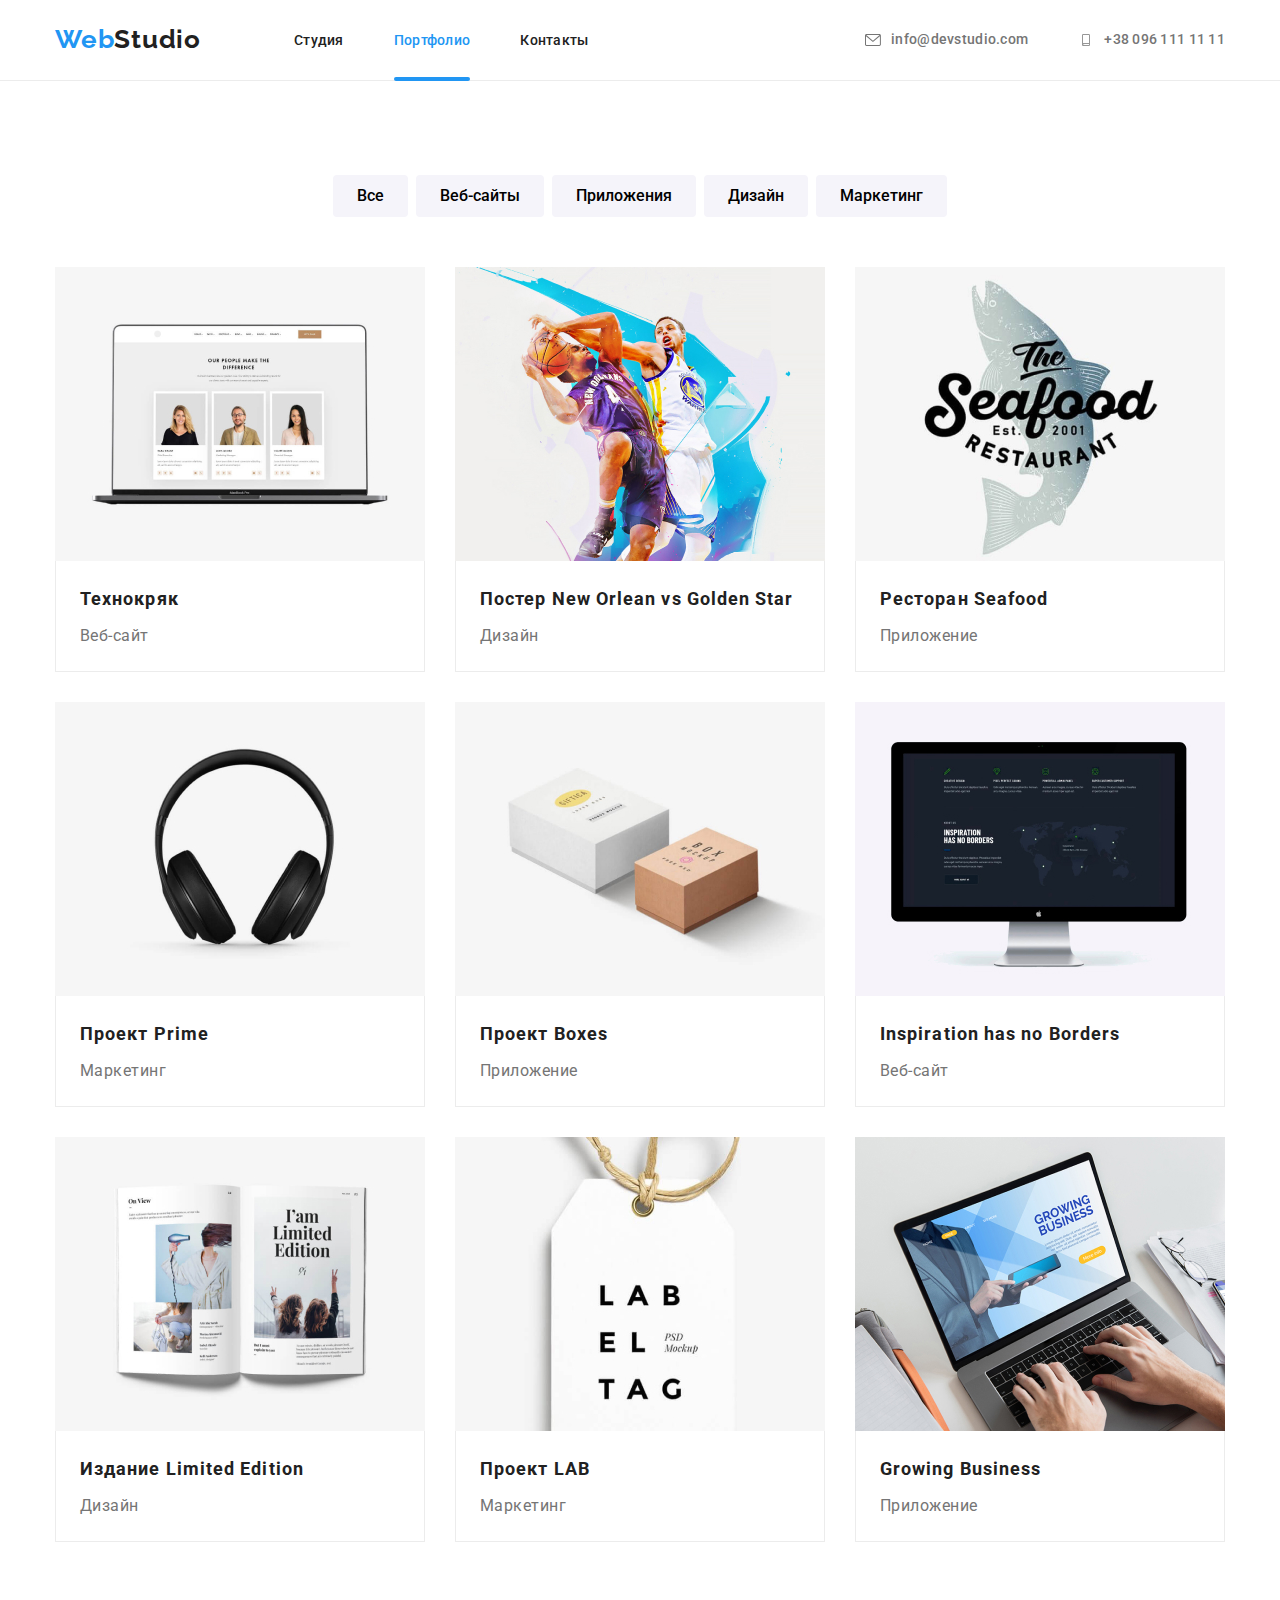
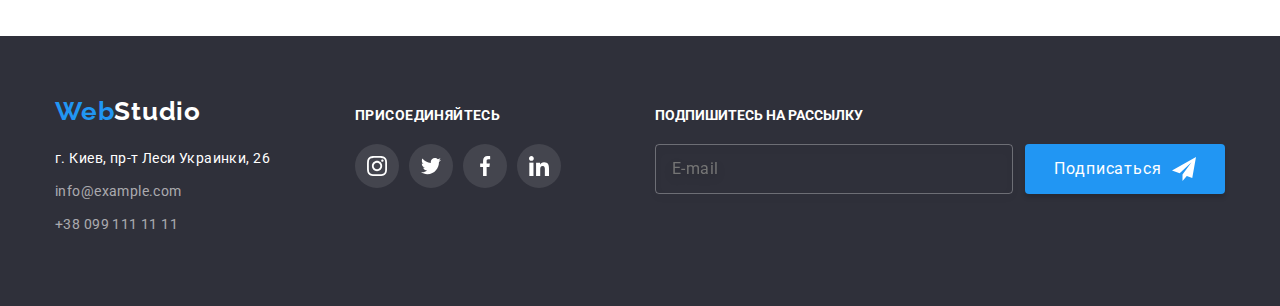
==== portfolio.html @ 8d08a114 "h7" ====
<!DOCTYPE html>
<html lang="ru">
<head>
    <meta charset="UTF-8">
    <meta http-equiv="X-UA-Compatible" content="IE=edge">
    <meta name="viewport" content="width=device-width, initial-scale=1.0">
    <title lang="ru">Portfolio</title>
    <link rel="preconnect" href="https://fonts.gstatic.com">
    <link href="https://fonts.googleapis.com/css2?family=Raleway:wght@700&family=Roboto:wght@400;500;700;900&display=swap" rel="stylesheet">
    <link rel="stylesheet" href="https://cdnjs.cloudflare.com/ajax/libs/modern-normalize/1.0.0/modern-normalize.min.css">
    <link rel="stylesheet" href="./CSS/style.css">
</head>
<body>
  <header class="header">
    <div class="container">
    <nav class="navigation">
        <a class="logotype" href="index.html">Web<span class="logo-span">Studio</span></a>
        <ul class="navigation-list main-list">
           <li class="navigation-list-item"><a class="navigation-list-link link-dark" href="index.html">Студия</a></li>
           <li class="navigation-list-item"><a class="navigation-list-link current" href="portfolio.html">Портфолио</a></li>
           <li class="navigation-list-item"><a class="navigation-list-link link-dark" href="#">Контакты</a></li>
       </ul>
    </nav>
    <ul class="list menu contact-link  main-list">
       <li class="header-contact">
         <a class="header-contact-link" href="mailto:info@devstudio.com">
           <svg class="mail-icon">
             <use href="./Images/svg/sprite.svg#icon-envelope"></use>
           </svg>
           info@devstudio.com</a>
        </li>
       <li class="header-contact">
         <a class="header-contact-link" href="tel:+380961111111">
          <svg class="mail-icon">
            <use href="./Images/svg/sprite.svg#icon-smartphone"></use>
          </svg>
           +38 096 111 11 11</a>
          </li>
    </ul>
   </div>
</header>

    <main>
        <!--Портфолио-->
       <section class="portfolio">
           <div class="container-portfolio">
           <h1 class="title">Портфолио</h1>
           <ul class="portfolio-button">
               <li class="portfolio-button-list"><button class="portfolio-button-item" type="button">Все</button></li>
               <li class="portfolio-button-list"><button class="portfolio-button-item" type="button">Веб-сайты</button></li>
               <li class="portfolio-button-list"><button class="portfolio-button-item" type="button">Приложения</button></li>
               <li class="portfolio-button-list"><button class="portfolio-button-item" type="button">Дизайн</button></li>
               <li class="portfolio-button-list"><button class="portfolio-button-item" type="button">Маркетинг</button></li>
          </ul>
        
           <ul class="portfolio-list grid">
               <li class="grid-item portfolio-img">              
                <a class="link-card" href="#">              
                    <div class="card-thumb project-thumb">
                   <img src="./Images/Portfolio/Web/img-1.jpg" alt="веб-сайт" width="370" height="295">
                  <div class="project-overlay">
                    <p>Технокряк это современная площадка распространения коронавируса. Компании используют эту платформу для цифрового шпионажа и атак на защищённые сервера конкурентов.
                    </p>
                  </div>
                  </div>
                   <div class="description">
                   <h2 class="porfolio-name">Технокряк</h2>
                   <p class="portfolio-description">Веб-сайт</p>
                </div>
            
              </a>
                </li>
                <li class="grid-item portfolio-img">         
                 <a class="link-card" href="#">
                   
                     <div class="card-thumb project-thumb">
                    <img src="./Images/Portfolio/Web/img-2.jpg" alt="Дизайн" width="370" height="295">
                   <div class="project-overlay">
                     <p>Технокряк это современная площадка распространения коронавируса. Компании используют эту платформу для цифрового шпионажа и атак на защищённые сервера конкурентов.
                     </p>
                   </div>
                   </div>
                    <div class="description">
                    <h2 class="porfolio-name">Постер New Orlean vs Golden Star</h2>
                    <p class="portfolio-description">Дизайн
                    </p>
                 </div>            
               </a>
                 </li>
                 <li class="grid-item portfolio-img">
                 <a class="link-card" href="#">      
                     <div class="card-thumb project-thumb">
                    <img src="./Images/Portfolio/Web/img-3.jpg" alt="Приложение" width="370" height="295">
                   <div class="project-overlay">
                     <p>Технокряк это современная площадка распространения коронавируса. Компании используют эту платформу для цифрового шпионажа и атак на защищённые сервера конкурентов.
                     </p>
                   </div>
                   </div>
                    <div class="description">
                    <h2 class="porfolio-name">Ресторан Seafood</h2>
                    <p class="portfolio-description">Приложение</p>
                 </div>
               </a>
                 </li>
                 <li class="grid-item portfolio-img">
                 <a class="link-card" href="#">
                     <div class="card-thumb project-thumb">
                    <img src="./Images/Portfolio/Web/img-4.jpg" alt="Маркетинг" width="370" height="295">
                   <div class="project-overlay">
                     <p>Технокряк это современная площадка распространения коронавируса. Компании используют эту платформу для цифрового шпионажа и атак на защищённые сервера конкурентов.
                     </p>
                   </div>
                   </div>
                    <div class="description">
                    <h2 class="porfolio-name">Проект Prime</h2>
                    <p class="portfolio-description">Маркетинг</p>
                 </div>          
               </a>
                 </li>
                 <li class="grid-item portfolio-img">
                 
                 <a class="link-card" href="#">
                  
                     <div class="card-thumb project-thumb">
                    <img src="./Images/Portfolio/Web/img-5.jpg" alt="Приложение" width="370" height="295">
                   <div class="project-overlay">
                     <p>Технокряк это современная площадка распространения коронавируса. Компании используют эту платформу для цифрового шпионажа и атак на защищённые сервера конкурентов.
                     </p>
                   </div>
                   </div>
                    <div class="description">
                    <h2 class="porfolio-name">Проект Boxes</h2>
                    <p class="portfolio-description">Приложение</p>
                 </div>
              
               </a>
            
                 </li>
                 <li class="grid-item portfolio-img">
                
                 <a class="link-card" href="#">
                  
                     <div class="card-thumb project-thumb">
                    <img src="./Images/Portfolio/Web/img-6.jpg" alt="Веб-сайт" width="370" height="295">
                   <div class="project-overlay">
                     <p>Технокряк это современная площадка распространения коронавируса. Компании используют эту платформу для цифрового шпионажа и атак на защищённые сервера конкурентов.
                     </p>
                   </div>
                   </div>
                    <div class="description">
                    <h2 class="porfolio-name">Inspiration has no Borders</h2>
                    <p class="portfolio-description">Веб-сайт</p>
                 </div>
               
               </a>
             
                 </li>
                 <li class="grid-item portfolio-img">
                 
                 <a class="link-card" href="#">
                  
                     <div class="card-thumb project-thumb">
                    <img src="./Images/Portfolio/Web/img-7.jpg" alt="Дизайн" width="370" height="295">
                   <div class="project-overlay">
                     <p>Технокряк это современная площадка распространения коронавируса. Компании используют эту платформу для цифрового шпионажа и атак на защищённые сервера конкурентов.
                     </p>
                   </div>
                   </div>
                    <div class="description">
                    <h2 class="porfolio-name">Издание Limited Edition</h2>
                    <p class="portfolio-description">Дизайн</p>
                 </div>
            
               </a>
          
                 </li>
                 <li class="grid-item portfolio-img">
                  
                 <a class="link-card" href="#">
                  
                     <div class="card-thumb project-thumb">
                    <img src="./Images/Portfolio/Web/img-8.jpg" alt="Маркетинг" width="370" height="295">
                   <div class="project-overlay">
                     <p>Технокряк это современная площадка распространения коронавируса. Компании используют эту платформу для цифрового шпионажа и атак на защищённые сервера конкурентов.
                     </p>
                   </div>
                   </div>
                    <div class="description">
                    <h2 class="porfolio-name">Проект LAB</h2>
                    <p class="portfolio-description">Маркетинг</p>
                 </div>
            
               </a>
             
                 </li>
                 <li class="grid-item portfolio-img">
                 
                 <a class="link-card" href="#">
                 
                     <div class="card-thumb project-thumb">
                    <img src="./Images/Portfolio/Web/img-9.jpg" alt="Приложение" width="370" height="295">
                   <div class="project-overlay">
                     <p>Технокряк это современная площадка распространения коронавируса. Компании используют эту платформу для цифрового шпионажа и атак на защищённые сервера конкурентов.
                     </p>
                   </div>
                   </div>
                    <div class="description">
                    <h2 class="porfolio-name">Growing Business</h2>
                    <p class="portfolio-description">Приложение</p>
                 </div>
             
               </a>
             </div>
                 </li>
           </ul>
        
       </section>
    </main>
    <footer class="footer">
      <div class="container-footer">
        <div class="information">
      <a class="footer-logotype" href="./index.html">Web<span class="footer-logo-span">Studio</span></a>
        <address class="footer-addres">
            <ul class="footer-list">
          <li class="footer-list-item"><a class="footer-list-link-maps" href="https://goo.gl/maps/Lhu3DwiovZqrXFvk8" target="_blank" rel="noopener noreferrer">
              г. Киев, пр-т Леси Украинки, 26</a></li>
          <li class="footer-list-item"><a class="footer-list-link" href="mailto:info@devstudio.com">info@example.com</a></li>
          <li class="footer-list-item"><a class="footer-list-link" href="tel:+38096111111">+38 099 111 11 11</a></li>
            </ul>
          </address>
        </div>
        <div class="social-connect">
          <h2 class="footer-connect">присоединяйтесь</h2>
          <ul class="list social-icons">
          <li class="social-icons-item">
            <a href="" class="social-icons-link" target="_blank" rel="noopener noreferrer">
              <svg class="icon">
                <use href="./Images/svg/sprite.svg#icon-instagram"></use>
              </svg> 
            </a>
          </li>
          <li class="social-icons-item">
            <a href="" class="social-icons-link" target="_blank" rel="noopener noreferrer">
              <svg class="icon">
                <use href="./Images/svg/sprite.svg#icon-twitter"></use>
              </svg>
            </a>
          </li>
          <li class="social-icons-item">
            <a href="" class="social-icons-link" target="_blank" rel="noopener noreferrer">
              <svg class="icon">
                <use href="./Images/svg/sprite.svg#icon-facebook"></use>
              </svg>
            </a>
          </li>
          <li class="social-icons-item">
            <a href="" class="social-icons-link" target="_blank" rel="noopener noreferrer">
              <svg class="icon">
                <use href="./Images/svg/sprite.svg#icon-linkedin"></use>
              </svg>
            </a>
          </li>
        </ul>
        </div>
        <div class="subscription">
          <h2 class="connect">Подпишитесь на рассылку</h2>
          <form class="subs-form" autocomplete="off">
            <input type="email" name="email" class="email" placeholder="E-mail" />
            <button type="submit" class="submit">Подписаться</button>
          </form>
        </div>
      </div>
      </div>
  </footer>
</body>
</html>
---- CSS/style.css ----
/* ==================== GENERAL STYLE ====================== */

html {
    box-sizing: border-box;
  }
  
  *,
  *::before,
  *::after {
    box-sizing: inherit;
  }

h1,
h2,
h3,
h4,
h5,
h6,
p {
  margin-top: 0px;
  margin-bottom: 0px;
}
.body {
    font-family: "Roboto", sans-serif;
    font-size: 14px;
    line-height: 1.71;
    letter-spacing: 0.03em;
}

ul {
    padding: 0px;
    margin: 0px;
}

img {
    display: block;
    max-width: 100%;
    height: auto;
}

.link {
    text-decoration: none;
    color: inherit;
    transition: var(--animation);
}

.list {
    text-decoration: none;
    margin-bottom: 0;
    padding-left: 0;
    list-style: none;
}

.flexbox {
    display: flex;
    justify-content: space-between;
}

.container {
  width: 1200px;
  padding-left: 15px;
  padding-right: 15px;
  margin: auto;
}

.grid {
    display: flex;
    flex-wrap: wrap;
    margin-left: -30px;
    margin-top: -30px;
}
  
  .grid-item {
  flex-basis: calc((100% - 30px * var(--grid-item)) / var(--grid-item));
  margin-left: 30px;
  margin-top: 30px;
  }

.priorities-list-item {
    --grid-item: 4;
} 
/* ============== END GENERAL STYLE ====================== */

/* =================== VARIABLE ========================== */

:root {
    --text-font: "Roboto", sans-serif;
    --title-font: "Roboto", sans-serif;
    --logo-font: "Raleway", sans-serif;
    --accent-color: #2196F3;
    --primary-white-color: #F5F4FA;
    --light-text-color: #FFFFFF;
    --dark-bg-color: #2F303A;
    --light-bg-color: #ECECEC;
    --text-color: #212121;
    --team-section-color: #F5F4FA;
    --filter-button-color:#F5F4FA;
    --animation: 250ms cubic-bezier(0.4, 0, 0.2, 1);
    --main-text-color: #757575;
}

/* ================ END VARIABLE ========================= */

/* ===================== BODY ============================ */

body {
    margin-left: auto;
    margin-right: auto;
    font-family: var(--text-font);
    color: #757575;
    } 

/* ===================== END BODY ========================== */

/* ====================== HEADER =========================== */

header {
    border-bottom: solid 1px #ECECEC;
}

.header .container {
    display: flex;
    width: 1200px;
    height: 80px;  
    padding-left: 15px;
    padding-right: 15px;  
} 

.navigation {
    display: flex;
    align-items: center;
    margin-right: auto;
} 

.logotype {
    font-family: var(--logo-font);
    font-weight: 700;
    font-size: 26px;
    line-height: 1.2;
    letter-spacing: 0.03em;
    color: #2196F3;
    text-decoration: none;
    margin-right: 93px;
    padding-top: 24px;
    padding-bottom: 25px
    }

.logo-span {
    color: #212121;
    }

.navigation-list,
.contact-link {
    display: flex;
} 

.navigation-list-item {
    display: block;
    margin-right: 50px;
    text-decoration: none;
    transition: var(--animation);
}

.navigation-list-item:last-child {
    margin-right: 0px;
}

.navigation-list-link {
    padding-top: 32px;
    padding-bottom: 32px;
    font-weight: 500;
    font-size: 14px;
    line-height: 1.14;
    letter-spacing: 0.02em;
    color: #212121;
    text-decoration: none;
    transition: var(--animation);
}

.main-list .link{
    transition: var(--animation);
}

.header-contact {
    transition: var(--animation);
}

.current{
position: relative;
}

.link-dark {
    position: relative; 
}

.current {
    color:var(--accent-color); 
}
  
.current::after{
    position: absolute;
    content: '';
    display: block;
    height: 4px;
    width: 100%;
    border-radius: 2px;
    bottom: -1px;
    background-color: var(--accent-color);
} 

.navigation-list-link:hover,
.navigation-list-link:focus {
    color: var(--accent-color);
    transition: var(--animation);
    }

.header-contact-link {
    display: flex;
    align-items: center;
    font-weight: 500;
    font-size: 14px;
    line-height: 1.14px;
    letter-spacing: 0.02em;
    color: #757575;
    text-decoration: none;
    }

 .contact-link {
    list-style: none;
    align-items: center;
    margin-left: auto;
}

.header-contact:not(:last-child) {
    margin-right: 50px;
}

.header-contact-link:hover,
.header-contact-link:focus {
    color: var(--accent-color);
    transition: var(--animation);
    }

/* ---------------------- mail-icon --------------------- */

.mail-icon {
    width: 16px; 
    height: 12px;
    margin-right: 10px;
    fill: currentColor;
}

/* -------------------- end mail-icon ------------------- */

/* ===================== END HEADER ===================== */

/* ======================== TITLE ======================= */

.title {
    font-family: var(--title-font);
    font-weight: bold;
    font-size: 36px;
    line-height: 1.16;
    text-align: center;
    letter-spacing: 0.03em;
    color: var(--text-color);
}

/* ===================== END TITLE ======================= */

/* ======================== HERO ========================= */

.hero {
    max-width: 1600px;
    height: 600px;
    padding-top: 200px;
    padding-bottom: 200px;
    margin-left: auto;
    margin-right: auto;
    background: #2F303A;
    text-align: center;
    background-size: cover;
    background-image:  linear-gradient(to right, rgba(47, 48, 58, .4),rgba(47, 48, 58, .4)), url(../Images/images-style/Img-1.jpg);
    background-color: #C4C4C4;
    background-repeat: no-repeat;
  background-position: center;
}

.container-hero {
    width: 1200px;
    padding-right: 15px;
    padding-left: 15px;
    margin-right: auto;
    margin-left: auto;
}

.hero-title {
    align-items: center;
    justify-content: center;
    font-family: var(--title-font);
    font-weight: 900;
    font-size: 44px;
    line-height: 1.36;
    letter-spacing: 0.06em;
    text-transform: uppercase;
    color: var(--light-text-color);
    margin-bottom: 30px;
    }
 
.button {
    font-family: var(--text-font);
    background-color: var(--accent-color);
    color: var(--light-text-color);
    border-radius: 4px;
    font-weight: 700;
    font-size: 16px;
    line-height: 1.87;
    display: flex;
    align-items: center;
    text-align: center;
    letter-spacing: 0.06em;
    min-width: 200px;
    padding: 10px 32px;
    margin-top: 30px;
    margin-left: auto;
    margin-right: auto;
    cursor: pointer;
    transition: background-color var(--animation);
}

.button:hover,
.button:focus {
    color: white;
    background-color: #188CE8;
}

/* ======================= END HERO ====================== */

/* ====================== PRIORITIES ===================== */ 

.priorities {
    padding-top: 94px;
    padding-bottom: 94px;
    margin-left: auto;
    margin-right: auto;
}

.container-priorities {
    width: 1200px;
    padding-right: 15px;
    padding-left: 15px;
    margin-right: auto;
    margin-left: auto;
}

.container-priorities .title {
    display: none;
}

.priorities-list {
   list-style: none;
   display: flex;
   justify-content: space-between   
}

.priorities-list-title {
    font-family: var(--title-font);
    font-weight: bold;
    font-size: 14px;
    line-height: 1.14;
    letter-spacing: 0.03em;
    text-transform: uppercase;
    color:  #212121;
}

.priorities-list-subtitle {
    font-family: var(--text-font);
    font-weight: normal;
    font-size: 14px;
    line-height: 1.71;
    letter-spacing: 0.03em;
    color: #757575;
    height: 75px;
    width: 270px;
    margin-top: 10px;
}

/* ----------------------- icons -----------------------*/

.details::before{
    display: inline-flex;
    content:"";
    width: 270px;
    height: 120px;
    margin-bottom: 30px;
    background-image: url(../Images/svg/details.svg);
    background-repeat: no-repeat;
    background-position: center;
    border-color: var(--filter-button-color);
    background-color: var(--filter-button-color);
    border-radius: 4px;
  }
  
  .time::before{
    display: inline-flex;
    content:"";
    width: 270px;
    height: 120px;
    margin-bottom: 30px;
    background-image: url(../Images/svg/time.svg);
    background-repeat: no-repeat;
    background-position: center;
    border-color: var(--filter-button-color);
    background-color: var(--filter-button-color);
    border-radius: 4px;
  }
  
  .plan::before{
    display: inline-flex;
    content:"";
    width: 270px;
    height: 120px;
    margin-bottom: 30px;
    background-image: url(../Images/svg/plan.svg);
    background-repeat: no-repeat;
    background-position: center;
    border-color: var(--filter-button-color);
    background-color: var(--filter-button-color);
    border-radius: 4px;
  }
  
  .techno::before{
    display: inline-flex;
    content:"";
    width: 270px;
    height: 120px;
    margin-bottom: 30px;
    background-image: url(../Images/svg/techno.svg);
    background-repeat: no-repeat;
    background-position: center;
    border-color: var(--filter-button-color);
    background-color: var(--filter-button-color);
    border-radius: 4px;
  }

/* ---------------------end icons ----------------------*/

/* =================== END PRIORITIES ================= */ 

/* ========================= ABOUT ==================== */ 
.about {
    padding-bottom: 94px;
    margin-right: auto;
    margin-left: auto;
}


.container-about {
    width: 1200px;
    padding-right: 15px;
    padding-left: 15px;
    margin-right: auto;
    margin-left: auto;
}

.title{
    text-align: center;
    margin-bottom: 50px;
 
}

.gridlist {
    list-style: none;
    display: flex;
    margin-left: -30px;
    margin-top: -30px;
  
}

.gallery-item {
    --grid-item: 3;
}

.service-thumb-text{
    margin-bottom: 0;
    font-weight: 700;
    font-size: 14px;
    line-height: 1.14;
    text-align: center;
    text-transform: uppercase;
    color: var(--light-text-color);
  }
  
  .service-thumb{
    position: relative;
  }
  
  .service-thumb-info{
    display: flex;
    justify-content: center;
    align-items: center;
    position: absolute;
    bottom: 0;
    width: 100%;
    height: 70px;
    background-color: rgba(47,48,58,0.8);
  }

/* =================== END ABOUT ========================= */ 

/* ======================= TEAM ========================== */

.team {
    padding-top: 94px;
    padding-bottom: 94px;
    margin-right: auto;
    margin-left: auto;
    background-color: var(--team-section-color);
}

.container-block {
    width: 1200px;
    padding-left: 15px;
    padding-right: 15px;
    margin-right: auto;
    margin-left: auto;
}

.team-list-item {
    --grid-item: 4;
    list-style: none;
    background: var(--light-text-color);
    box-shadow: 0px 1px 3px rgb(0 0 0 / 12%), 0px 1px 1px rgb(0 0 0 / 14%), 0px 2px 1px rgb(0 0 0 / 20%);
    border-radius: 0px 0px 4px 4px;
}
.team .team-text {
    padding-top: 30px;
    padding-bottom: 30px;
    text-align: center;  
}

.item-name {
    font-family: var(--title-font);
    font-style: normal;
    font-weight: 500;
    font-size: 16px;
    line-height: 1,18;
    margin-bottom: 10px;
    text-align: center;
    color: #212121
}

.item-description {
    font-family: var(--title-font);
    font-style: normal;
    font-weight: normal;
    font-size: 16px;
    line-height: 1,18;
    margin-bottom: 16px;
    text-align: center;
    letter-spacing: 0.03em;
    color: #757575;
}

.social-icons {
    display: inline-flex;
    justify-content: space-between;
    margin-left: 32px;
}

.social-icons-item + .social-icons-item {
    margin-left: 10px;  
}

.social-icons-link {
    display: flex;
    justify-content: center;
    align-items: center;
    width: 44px;
    height: 44px;
    border-radius: 50%;
    background-color: var(--light-text-color);
    fill: #AFB1B8;
}

.social-icons-link .icon {
    width: 20px;
    height: 20px;
}

.social-icons-link:hover,
.social-icons-link:focus {
  fill: #FFFFFF;
  background-color: var(--accent-color);
  transition: var(--animation);
}

/* =================== END TEAM ======================== */ 

/* =================== CLIENTS ========================= */ 

.company {
    padding-top: 94px;
    padding-bottom: 94px;
}

.company-list {
    display: inline-flex;
}

.company-item {
    --grid-item: 6
}
.company-icons-link {
 transition: fill var(--accent-color);
}

.company .company-icons-link {
    display: inline-flex;
    fill: #AFB1B8;
}

.company-item .company-icons-link {
    display: inline-flex;
    justify-content: center;
    align-items: center;
    width: 170px;
    height: 90px;
    border: 1px solid #AFB1B8;
    border-radius: 4px;
    
}

.company .icon-1 {
    width: 44.27px;
    height: 49.23px;
}
    
.company .icon-2 {
width: 40px;
height: 52px;
}

.company .icon-3 {
width: 41px;
height: 42.6px;
}
    
.company .icon-4 {
width: 79.66px;
height: 42.02px;
}
    
.company .icon-5 {
width: 59px;
height: 47px;
}
    
.company .icon-6 {
width: 88.48px;
height: 45.44px;
}

.company-icon {
transition: fill var(--accent-color);
}
  
.company-icons-link:hover .company-icon,
.company-icons-link:focus .company-icon {
fill: var(--accent-color);
transition: var(--animation);
}
  
.company-icons-link{
transition: border-color var(--accent-color);
}
  
.company-icons-link:hover,
.company-icons-link:focus {
border-color: var(--accent-color);
transition: var(--animation);
}

/* ================== END CLIENTS ===================== */ 

/* =================== PORTFOLIO ===================== */

.portfolio {
    padding-top: 94px;
    padding-bottom: 94px;
}

.container-portfolio {
    width: 1200px;
    padding-right: 15px;
    padding-left: 15px;
    margin-right: auto;
    margin-left: auto;
}
.portfolio .title{
    display: none;
}

.portfolio-button{
    display: flex;
    list-style: none;
    justify-content: center;
    margin-bottom: 50px;
}

.portfolio-button-list {
    margin-right: 8px;
    --grid-item: 5;
}

.portfolio-button-list:last-child {
    margin-right: 0px;
   }

.portfolio-button-item {
    padding: 6px 22px;
    font-weight: 500;
    font-size: 16px;
    line-height: 1.62;
    text-align: center;
    border-radius: 4px;
    border-color: transparent;
    font-family: var(--text-font);
    background-color: var(--primary-white-color);
    box-sizing: content-box;
    cursor: pointer;
    transition: color var(--animation), background-color var(--animation), box-shadow var(--animation);
}

.portfolio-button-item:hover,
.portfolio-button-item:focus {
    color: white;
    background-color: var(--accent-color);
    box-shadow: 0px 2px 27px -7px rgba(0,0,0,0.77);
    -webkit-box-shadow: 0px 2px 27px -7px rgba(0,0,0,0.77);
    -moz-box-shadow: 0px 2px 27px -7px rgba(0,0,0,0.77);
    transition: var(--animation);

}

.portfolio-list {
    justify-content: space-between;
    list-style: none;   
}

.portfolio-img {
    cursor: pointer;
    --grid-item: 3 3 3;
    display: block;
    transition: box-shadow var(--animation);
}

.link-card {
    text-decoration: none;
    display: block;
}

.link-card:hover,
.link-card:focus {
    cursor: pointer;
    box-shadow: 6px 14px 23px 1px rgba(0,0,0,0.21);
    -webkit-box-shadow: 6px 14px 23px 1px rgba(0,0,0,0.21);
    -moz-box-shadow: 6px 14px 23px 1px rgba(0,0,0,0.21);
    transition: var(--animation);
}

.description {
    border-bottom: solid 1px #ECECEC;
    border-left: solid 1px #ECECEC;
    border-right: solid 1px #ECECEC;
    padding: 20px 24px;
}

.porfolio-name {
    font-family: var(--text-font);
    font-weight: 700;
    font-style: normal;
    font-size: 18px;
    line-height: 2;
    letter-spacing: 0.06em;
    color: #212121;   
    margin-bottom: 4px; 
}

.portfolio-description {
    margin-top: 4px;
    font-family: var(--text-font);
    font-weight: normal;
    font-size: 16px;
    line-height: 1.18;
    letter-spacing: 0.03em;
    color: #757575;
    line-height: 30px;
}

/* ----------------- portfolio awerlay ---------------------*/

.project-thumb {
    position: relative;
    overflow: hidden;
}

.project-overlay {
    position: absolute;
    top: 0;
    left: 0;
    width: 100%;
    height: 100%;
    transform: translateY(100%);
    transition: transform var(--animation);
    background-color: rgba(33,150,243,0.9);
}

.project-overlay > p {
    padding: 63px 24px;
    color: #ffffff;
    font-size: 18px;
    line-height: 1.56;
    letter-spacing: 0.03em;
}

.project-overlay :hover,
.project-overlay :focus {
    transform: translateY(100%);
    display: block;
}

.portfolio-img:hover .project-overlay{
    transform: translateY(0);
    display: block;
}

/* ---------------- end portfolio owerlay-------------------- */

/* ===================== END PORTFOLIO ====================== */

/* ========================= FOOTER ========================= */

.footer {
    padding-top: 60px;
    padding-bottom: 60px;
    margin-left: auto;
    margin-right: auto;
    background: #2F303A;
}

.container-footer {
    width: 1200px;
    padding-left: 15px;
    padding-right: 15px;
    margin-right: auto;
    margin-left: auto;
    display: flex;
    justify-content: space-between;
}

.information {
    flex-basis: calc((50% - 45px) / 2);
}

.footer-list {
    padding-top: 20px;
}

.footer-logotype {
    font-family: var(--logo-font);
    font-weight: 700;
    font-size: 26px;
    line-height: 1.19;
    letter-spacing: 0.03em;
    color: #2196F3;
    text-decoration: none;
    }

.footer-logo-span {
    color: #FFFFFF;
    }

.footer-addres {
    font-style: normal;
}

.footer-list-item {
    list-style: none;
    padding-bottom: 9px;
    padding-left: 0px;
    padding-right: 0px;
}    

.footer-list-link-maps {
    display: inline-block;
    font-family: var(--text-font);
    font-weight: normal;
    font-size: 14px;
    line-height: 1.71;
    letter-spacing: 0.03em;
    color: #FFFFFF;
    text-decoration: none;
}

.footer-list-link-maps:hover,
.footer-list-link-maps:focus {
    color: var(--accent-color);
    transition: var(--animation);
}

.footer-list-link,
.footer-list-link {
    font-family: var(--text-font);
    font-weight: normal;
    font-size: 14px;
    line-height: 1.71;
    letter-spacing: 0.03em;
    color: rgba(255, 255, 255, 0.6);
    text-decoration: none;
}

.footer-list-link:focus,
.footer-list-link:hover {
    color: var(--accent-color);
    transition: var(--animation);
    transition: color var(--animation);
}

.footer-addres {
    font-style: normal;
}

.social-connect {
    flex-basis: calc((50% - 45px) / 2);
}

.footer-connect {
    display: flex;
    font-style: normal;
    font-weight: bold;
    font-size: 14px;
    line-height: 1.14;
    letter-spacing: 0.03em;
    text-transform: uppercase;
    color: var(--light-text-color);
    margin-bottom: 20px;
}

.social-icons {
    display: inline-flex;
    margin: 0;
    justify-content: flex-start;
}
.footer .social-icons-link {
    fill: var(--light-text-color);
    background-color: rgba(255, 255, 255, 0.1)
}

.social-icons-link:hover,
.social-icons-link:focus {
  fill: var(--light-text-color);
  background-color: var(--accent-color);
  transition: var(--animation);
}

/* --------------------- subscription ----------------------- */

.subscription {
    flex-basis: calc(50% - 15px);
}

.social-connect, .subscription {
    padding-top: 12px;
}

.social-connect .footer-connect, .subscription .connect {
    display: flex;
    line-height: 1.14;
    text-transform: uppercase;
    color: var(--light-text-color);
    margin-bottom: 20px;
    font-size: 14px;
}

.subs-form {
    display: flex;
    justify-content: space-between;
}

.subs-form:not(:placeholder-shown) > .email {
    background-color: transparent;
    font-size: 16px;
    line-height: 1.25;
    letter-spacing: 0.03em;
    color: var(--light-text-color);
}

.subs-form .email {
    width: 100%;
    height: 50px;
    padding-left: 16px;
    margin-right: 12px;
    background-color: transparent;
    border: 1px solid rgba(255, 255, 255, 0.3);
    filter: drop-shadow(0px 4px 4px rgba(0, 0, 0, 0.15));
    border-radius: 4px;
}

.submit {
    display: inline-flex;
    cursor: pointer;
    min-width: 200px;
    height: 50px;
    background: var(--accent-color);
    box-shadow: 0px 4px 4px rgb(0 0 0 / 15%);
    border-radius: 4px;
    border: none;
    color: var(--light-text-color);
    font-size: 16px;
    line-height: 1.87;
    letter-spacing: 0.06em;
    margin: 0;
    padding: 0;
    justify-content: center;
    align-items: center;
}

[type=reset], [type=submit], button {
    -webkit-appearance: button;
}

button, select {
    text-transform: none;
}

.subs-form .submit::after {
    display: flex;
    content: "";
    margin-left: 10px;
    min-width: 24px;
    min-height: 24px;
    background-image: url(../Images/svg/icon-send.svg);
    background-size: contain;
    background-repeat: no-repeat;
}

/* ----------------- end subscription -------------------- */

/* =================== END FOOTER ============================ */

/* ----------------------- modal --------------------------*/

.backdrop.is-hidden {
    opacity: 0;
    visibility: hidden;
    pointer-events: none;
}

.backdrop {
    position: fixed;
    top: 0;
    left: 0;
    width: 100vw;
    height: 100vh;
    background-color: rgba(0, 0, 0, 0.2);
    opacity: 1;
    transition: opacity var(--accent-color);
}

.backdrop.is-hidden .modal {
    transform: translate(-50%, -50%) scale(0.9);
}

.modal {
    position: absolute;
    display: flex;
    padding: 40px;
    top: 50%;
    left: 50%;
    transform: translate(-50%, -50%) scale(1);
    min-width: 528px;
    min-height: 581px;
    background-color: var(--light-text-color);
    transition: transform var(--accent-color);
    box-shadow: 0px 1px 3px rgb(0 0 0 / 12%), 0px 1px 1px rgb(0 0 0 / 14%), 0px 2px 1px rgb(0 0 0 / 20%);
    border-radius: 4px;
    transition: var(--animation);
}

.close-button {
    cursor: pointer;
    position: absolute;
    top: 8px;
    right: 8px;
    display: flex;
    justify-content: center;
    align-items: center;
    width: 30px;
    height: 30px;
    background-color: var(--light-text-color);
    border-radius: 50%;
    border: 1px solid rgba(0,0,0,0.1);
    color: rgb(0,0,0);
    transition: color var(--animation);
}

.close-button:hover,
.close-button:focus{
  color: var(--accent-color);
}


.modal-title {
    display: flex;
    justify-content: center;
    align-items: center;
    height: 23px;
    font-weight: 700;
    font-size: 20px;
    line-height: 1.15;
    text-align: center;
    letter-spacing: 0.03em;
    color: var(--text-color);
    padding: 0;
    margin: 0;
    margin-bottom: 12px;
}

.form-field .form-label{
    display: flex;
 flex-direction: column;
  }

.form-field:not(:last-of-type) {
    margin-bottom: 10px;
}

.form-field .form-label {
    display: flex;
    flex-direction: column;
}

.form-label {
    position: relative;
}

label {
    display: flex;
    margin: 0;
    padding: 0;
    font-size: 12px;
    line-height: 1.17;
    letter-spacing: 0.01em;
    color: var(--main-text-color);
}

.form-input {
    margin-top: 4px;
    padding-left: 42px;
    height: 40px;
    border: 1px solid rgba(33, 33, 33, 0.2);
    box-sizing: border-box;
    border-radius: 4px;
    transition: var(--animation);
    transition: border var(--animation), outline var(--animation), color var(--animation);
}

button, input, optgroup, select, textarea {
    font-family: inherit;
    font-size: 100%;
    line-height: 1.15;
    margin: 0;
}

.form-icon {
    width: 18px;
    height: 18px;
    position: absolute;
    top: 29px;
    left: 12px;
    fill: var(--text-color);
    transition: fill var(--animation);
}

.form-label{
 position: relative;
  }

.form-field:focus-within .form-icon{
 fill: var(--accent-color);
   }  

.form-field:focus-within .form-input{
 border: 1px solid var(--accent-color);
outline: var(--accent-color);
  color: var(--accent-color);
  }

.form-input.comment {
    height: 120px;
    resize: none;
    padding: 12px 16px;
    margin-bottom: 20px;
}

.comment::placeholder{
font-size: 12px;
 line-height: 14px;
 letter-spacing: 0.01em;
 color:rgba(117, 117, 117, 0.5);
  }
 
.comment:not(:placeholder-shown) {
font-size: 12px;
 line-height: 14px;
 letter-spacing: 0.01em;
 }

.custom-checkbox .label {
    align-items: center;
    justify-content: center;
}

.checkbox {
    position: absolute !important;
    clip: rect(1px 1px 1px 1px);
    clip: rect(1px, 1px, 1px, 1px);
    padding: 0 !important;
    border: 0 !important;
    height: 1px !important;
    width: 1px !important;
    overflow: hidden;
}

.checkbox-icon {
    display: inline-block;
    margin-right: 7px;
    width: 16px;
    height: 15px;
    border: 2px solid var(--text-color);
    border-radius: 2px;
    transition: background-color var(--animation), background-image var(--animation);
}

.checkbox:checked + .checkbox-icon{
    background-color: var(--accent-color);
    background-image: url(../Images/svg/check.svg);
    background-size: contain;
    background-origin: border-box;
    border-color: var(--accent-color);
    display: inline-block;
    }

.agreement-link {
    display: block;
    margin-left: 3px;
    color: #2196F3;
}


.agreement {
    display: flex;
    justify-content: center;
    align-items: center;
    margin-bottom: 30px;
    font-size: 14px;
    line-height: 1.71;
    letter-spacing: 0.03em;
    color: #757575;
}

.agreement-link a{
    color: var(--accent-color);
    }

.modal-submit {
    display: flex;
    justify-content: center;
    align-items: center;
    margin-right: auto;
    margin-left: auto;
    padding: 0;
    transition: var(--animation);
}

.custom-checkbox .label{
    align-items: center;
    justify-content: center;
  }
  

/* ----------------------end modal-------------------------- */
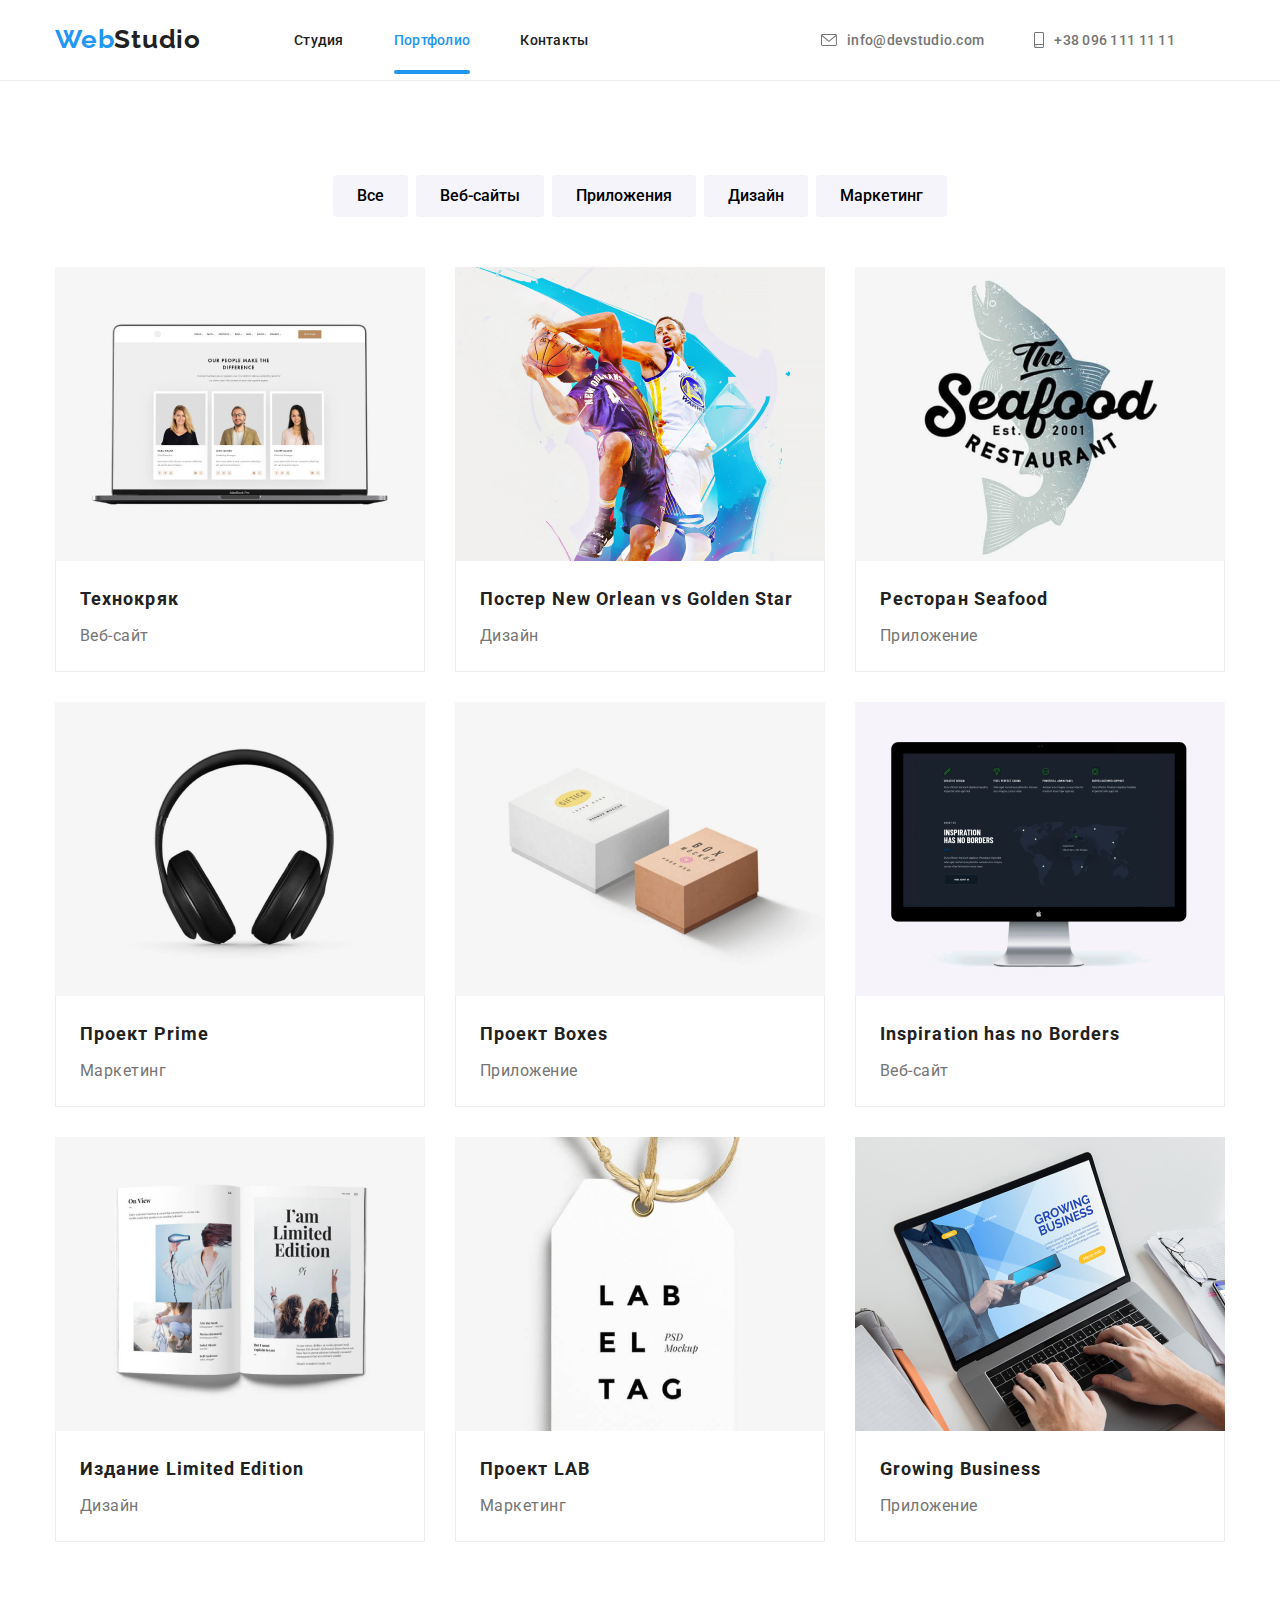
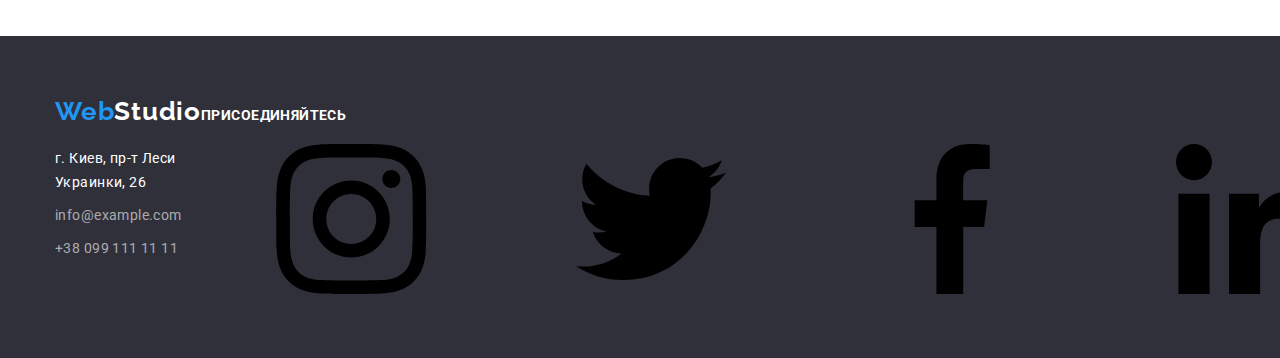
==== commit c65a9f9e: "h7" ====
--- a/portfolio.html
+++ b/portfolio.html
@@ -11,27 +11,27 @@
     <link rel="stylesheet" href="./CSS/style.css">
 </head>
 <body>
-  <header class="header">
-    <div class="container">
-    <nav class="navigation">
-        <a class="logotype" href="index.html">Web<span class="logo-span">Studio</span></a>
-        <ul class="navigation-list main-list">
-           <li class="navigation-list-item"><a class="navigation-list-link link-dark" href="index.html">Студия</a></li>
-           <li class="navigation-list-item"><a class="navigation-list-link current" href="portfolio.html">Портфолио</a></li>
-           <li class="navigation-list-item"><a class="navigation-list-link link-dark" href="#">Контакты</a></li>
+  <header class="page-header">
+    <div class="page-header__container container">
+    <nav class="nav">
+        <a class="logo link logo--margin-right" href="index.html">Web<span class="logo__studio--dark">Studio</span></a>
+        <ul class="nav__list list">
+           <li class="nav__item"><a class="nav__link nav__link--dark link" href="index.html">Студия</a></li>
+           <li class="nav__item"><a class="nav__link nav__link--current link" href="portfolio.html">Портфолио</a></li>
+           <li class="nav__item"><a class="nav__link nav__link--dark link" href="#">Контакты</a></li>
        </ul>
     </nav>
-    <ul class="list menu contact-link  main-list">
-       <li class="header-contact">
-         <a class="header-contact-link" href="mailto:info@devstudio.com">
-           <svg class="mail-icon">
+    <ul class="nav__list list">
+       <li class="nav__item">
+         <a class="nav__link link" href="mailto:info@devstudio.com">
+           <svg class="nav__icon nav__icon--mail">
              <use href="./Images/svg/sprite.svg#icon-envelope"></use>
            </svg>
            info@devstudio.com</a>
         </li>
-       <li class="header-contact">
-         <a class="header-contact-link" href="tel:+380961111111">
-          <svg class="mail-icon">
+       <li class="nav__item">
+         <a class="nav__link link" href="tel:+380961111111">
+          <svg class="nav__icon--phone">
             <use href="./Images/svg/sprite.svg#icon-smartphone"></use>
           </svg>
            +38 096 111 11 11</a>
--- a/CSS/style.css
+++ b/CSS/style.css
@@ -51,6 +51,7 @@
     list-style: none;
 }
 
+
 .flexbox {
     display: flex;
     justify-content: space-between;
@@ -60,7 +61,19 @@
   width: 1200px;
   padding-left: 15px;
   padding-right: 15px;
-  margin: auto;
+  margin-right: auto;
+  margin-left: auto;
+}
+
+.visually-hidden {
+    position: absolute !important;
+    clip: rect(1px 1px 1px 1px);
+    clip: rect(1px, 1px, 1px, 1px);
+    padding: 0 !important;
+    border: 0 !important;
+    height: 1px !important;
+    width: 1px !important;
+    overflow: hidden;
 }
 
 .grid {
@@ -107,32 +120,31 @@
     margin-left: auto;
     margin-right: auto;
     font-family: var(--text-font);
-    color: #757575;
+    color: var(--main-text-color);
     } 
 
 /* ===================== END BODY ========================== */
 
 /* ====================== HEADER =========================== */
 
-header {
+.page-header {
     border-bottom: solid 1px #ECECEC;
 }
-
-.header .container {
-    display: flex;
-    width: 1200px;
-    height: 80px;  
-    padding-left: 15px;
-    padding-right: 15px;  
-} 
-
-.navigation {
-    display: flex;
+                                                
+.page-header__container {
+    display: flex;
+    justify-content: flex-end;
+    align-items: center;
+}                                            
+
+.nav {
+    display: inline-flex;
     align-items: center;
     margin-right: auto;
-} 
-
-.logotype {
+    color: var(--text-color);
+  }     
+                                        
+.logo {
     font-family: var(--logo-font);
     font-weight: 700;
     font-size: 26px;
@@ -145,59 +157,83 @@
     padding-bottom: 25px
     }
 
-.logo-span {
+.logo--margin-right {
+    margin-right: 93px;
+    padding-top: 24px;
+    padding-bottom: 25px;
+    }
+
+.logo__studio--dark {
     color: #212121;
     }
 
-.navigation-list,
-.contact-link {
-    display: flex;
-} 
-
-.navigation-list-item {
+.nav__list {
+    display: flex;
+    font-weight: 500;
+    line-height: 1.14;
+    letter-spacing: 0.02em;
+    }
+
+.nav__item:not(:last-child) {
+   margin-right: 50px;
+}
+
+.nav__item {
     display: block;
     margin-right: 50px;
     text-decoration: none;
     transition: var(--animation);
 }
 
-.navigation-list-item:last-child {
-    margin-right: 0px;
-}
-
-.navigation-list-link {
+.nav__link {
+    justify-content: center;
     padding-top: 32px;
     padding-bottom: 32px;
+    transition: color var(--animation);
+  }
+
+.main-list .link{
+    transition: var(--animation);
+}
+
+.nav__link {
+    display: flex;
+    align-items: center;
     font-weight: 500;
     font-size: 14px;
-    line-height: 1.14;
+    line-height: 1.14px;
     letter-spacing: 0.02em;
-    color: #212121;
+    color: #757575;
     text-decoration: none;
-    transition: var(--animation);
-}
-
-.main-list .link{
-    transition: var(--animation);
-}
-
-.header-contact {
-    transition: var(--animation);
-}
-
-.current{
-position: relative;
-}
-
-.link-dark {
-    position: relative; 
-}
-
-.current {
-    color:var(--accent-color); 
-}
-  
-.current::after{
+    }
+
+ .nav__list {
+    list-style: none;
+    align-items: center;
+    margin-left: auto;
+}
+
+.nav__item:not(:last-child) {
+    margin-right: 50px;
+}
+
+.nav__link:focus, .nav__link:hover {
+   color: var(--accent-color);
+}
+  
+.nav__link--dark {
+    color: var(--text-color);
+}
+  
+.nav__link--current {
+    color: var(--accent-color);
+}
+  
+.nav__link--current {
+    position: relative;
+}
+
+.nav__link--current::after {
     position: absolute;
     content: '';
     display: block;
@@ -206,49 +242,22 @@
     border-radius: 2px;
     bottom: -1px;
     background-color: var(--accent-color);
-} 
-
-.navigation-list-link:hover,
-.navigation-list-link:focus {
-    color: var(--accent-color);
-    transition: var(--animation);
-    }
-
-.header-contact-link {
-    display: flex;
-    align-items: center;
-    font-weight: 500;
-    font-size: 14px;
-    line-height: 1.14px;
-    letter-spacing: 0.02em;
-    color: #757575;
-    text-decoration: none;
-    }
-
- .contact-link {
-    list-style: none;
-    align-items: center;
-    margin-left: auto;
-}
-
-.header-contact:not(:last-child) {
-    margin-right: 50px;
-}
-
-.header-contact-link:hover,
-.header-contact-link:focus {
-    color: var(--accent-color);
-    transition: var(--animation);
-    }
-
+}    
 /* ---------------------- mail-icon --------------------- */
 
-.mail-icon {
-    width: 16px; 
+.nav__icon--mail {
+    width: 16px;
     height: 12px;
     margin-right: 10px;
     fill: currentColor;
-}
+  }
+  
+  .nav__icon--phone {
+    width: 10px;
+    height: 16px;
+    margin-right: 10px;
+    fill: currentColor;
+  }
 
 /* -------------------- end mail-icon ------------------- */
 
@@ -283,18 +292,10 @@
     background-image:  linear-gradient(to right, rgba(47, 48, 58, .4),rgba(47, 48, 58, .4)), url(../Images/images-style/Img-1.jpg);
     background-color: #C4C4C4;
     background-repeat: no-repeat;
-  background-position: center;
-}
-
-.container-hero {
-    width: 1200px;
-    padding-right: 15px;
-    padding-left: 15px;
-    margin-right: auto;
-    margin-left: auto;
-}
-
-.hero-title {
+    background-position: center;
+}
+
+.hero__title {
     align-items: center;
     justify-content: center;
     font-family: var(--title-font);
@@ -305,9 +306,10 @@
     text-transform: uppercase;
     color: var(--light-text-color);
     margin-bottom: 30px;
+    text-align: center;
     }
- 
-.button {
+
+.hero__button {
     font-family: var(--text-font);
     background-color: var(--accent-color);
     color: var(--light-text-color);
@@ -326,13 +328,13 @@
     margin-right: auto;
     cursor: pointer;
     transition: background-color var(--animation);
-}
-
-.button:hover,
-.button:focus {
-    color: white;
+    box-shadow: 0px 4px 4px rgba(0, 0, 0, 0.15); 
+
+}
+
+  .hero__button:hover, .hero__button:focus {
     background-color: #188CE8;
-}
+  }
 
 /* ======================= END HERO ====================== */
 
@@ -345,25 +347,13 @@
     margin-right: auto;
 }
 
-.container-priorities {
-    width: 1200px;
-    padding-right: 15px;
-    padding-left: 15px;
-    margin-right: auto;
-    margin-left: auto;
-}
-
-.container-priorities .title {
-    display: none;
-}
-
-.priorities-list {
+.priorities__list {
    list-style: none;
    display: flex;
    justify-content: space-between   
 }
 
-.priorities-list-title {
+.priorities__title {
     font-family: var(--title-font);
     font-weight: bold;
     font-size: 14px;
@@ -373,7 +363,7 @@
     color:  #212121;
 }
 
-.priorities-list-subtitle {
+.priorities__subtitle {
     font-family: var(--text-font);
     font-weight: normal;
     font-size: 14px;
@@ -384,10 +374,12 @@
     width: 270px;
     margin-top: 10px;
 }
-
+.priorities__item {
+    --grid__item: 4;
+  }
 /* ----------------------- icons -----------------------*/
 
-.details::before{
+.priorities__item--details::before{
     display: inline-flex;
     content:"";
     width: 270px;
@@ -401,7 +393,7 @@
     border-radius: 4px;
   }
   
-  .time::before{
+  .priorities__item--time::before{
     display: inline-flex;
     content:"";
     width: 270px;
@@ -415,7 +407,7 @@
     border-radius: 4px;
   }
   
-  .plan::before{
+  .priorities__item--plan::before{
     display: inline-flex;
     content:"";
     width: 270px;
@@ -429,7 +421,7 @@
     border-radius: 4px;
   }
   
-  .techno::before{
+  .priorities__item--techno::before{
     display: inline-flex;
     content:"";
     width: 270px;
@@ -454,34 +446,21 @@
     margin-left: auto;
 }
 
-
-.container-about {
-    width: 1200px;
-    padding-right: 15px;
-    padding-left: 15px;
-    margin-right: auto;
-    margin-left: auto;
-}
-
-.title{
+.title {
     text-align: center;
     margin-bottom: 50px;
- 
-}
-
-.gridlist {
-    list-style: none;
-    display: flex;
-    margin-left: -30px;
-    margin-top: -30px;
-  
-}
-
-.gallery-item {
+}
+
+.about__item {
     --grid-item: 3;
 }
 
-.service-thumb-text{
+.service__thumb {
+    position: relative;
+}
+  
+
+.service__text {
     margin-bottom: 0;
     font-weight: 700;
     font-size: 14px;
@@ -491,11 +470,7 @@
     color: var(--light-text-color);
   }
   
-  .service-thumb{
-    position: relative;
-  }
-  
-  .service-thumb-info{
+  .service__label{
     display: flex;
     justify-content: center;
     align-items: center;
@@ -518,39 +493,34 @@
     background-color: var(--team-section-color);
 }
 
-.container-block {
-    width: 1200px;
-    padding-left: 15px;
-    padding-right: 15px;
-    margin-right: auto;
-    margin-left: auto;
-}
-
-.team-list-item {
+
+.team__list {
+    font-size: 16px;
+    line-height: 1.19;
+    text-align: center;
+}  
+
+.team__item {
     --grid-item: 4;
-    list-style: none;
     background: var(--light-text-color);
     box-shadow: 0px 1px 3px rgb(0 0 0 / 12%), 0px 1px 1px rgb(0 0 0 / 14%), 0px 2px 1px rgb(0 0 0 / 20%);
     border-radius: 0px 0px 4px 4px;
 }
-.team .team-text {
+
+.team__label {
     padding-top: 30px;
     padding-bottom: 30px;
-    text-align: center;  
-}
-
-.item-name {
-    font-family: var(--title-font);
-    font-style: normal;
+}
+
+.team__name {
+    margin-bottom: 10px;
+    padding: 0px;
+    font-size: 16px;
     font-weight: 500;
-    font-size: 16px;
-    line-height: 1,18;
-    margin-bottom: 10px;
-    text-align: center;
-    color: #212121
-}
-
-.item-description {
+    color: var(--text-color);
+  }
+
+.team__position {
     font-family: var(--title-font);
     font-style: normal;
     font-weight: normal;
@@ -562,17 +532,23 @@
     color: #757575;
 }
 
-.social-icons {
+/* .social__list {
     display: inline-flex;
     justify-content: space-between;
     margin-left: 32px;
-}
-
-.social-icons-item + .social-icons-item {
+} */
+
+.social-list--centered {
+    display: flex;
+   align-items: center;
+   justify-content: center;
+}
+
+.social__item + .social__item {
     margin-left: 10px;  
 }
 
-.social-icons-link {
+.social__link {
     display: flex;
     justify-content: center;
     align-items: center;
@@ -583,13 +559,13 @@
     fill: #AFB1B8;
 }
 
-.social-icons-link .icon {
+.social__link .social__icon {
     width: 20px;
     height: 20px;
 }
 
-.social-icons-link:hover,
-.social-icons-link:focus {
+.social__link:hover,
+.social__link:focus {
   fill: #FFFFFF;
   background-color: var(--accent-color);
   transition: var(--animation);
@@ -604,31 +580,30 @@
     padding-bottom: 94px;
 }
 
-.company-list {
+.company__list {
     display: inline-flex;
 }
 
-.company-item {
+.company__item {
     --grid-item: 6
 }
-.company-icons-link {
+.company__link {
  transition: fill var(--accent-color);
 }
 
-.company .company-icons-link {
+.company .company__link {
     display: inline-flex;
     fill: #AFB1B8;
 }
 
-.company-item .company-icons-link {
+.company__item .company__link {
     display: inline-flex;
     justify-content: center;
     align-items: center;
     width: 170px;
     height: 90px;
     border: 1px solid #AFB1B8;
-    border-radius: 4px;
-    
+    border-radius: 4px;  
 }
 
 .company .icon-1 {
@@ -665,18 +640,18 @@
 transition: fill var(--accent-color);
 }
   
-.company-icons-link:hover .company-icon,
-.company-icons-link:focus .company-icon {
+.company__link:hover .company-icon,
+.company__link:focus .company-icon {
 fill: var(--accent-color);
 transition: var(--animation);
 }
   
-.company-icons-link{
+.company__link{
 transition: border-color var(--accent-color);
 }
   
-.company-icons-link:hover,
-.company-icons-link:focus {
+.company__link:hover,
+.company__link:focus {
 border-color: var(--accent-color);
 transition: var(--animation);
 }
@@ -740,7 +715,6 @@
     -webkit-box-shadow: 0px 2px 27px -7px rgba(0,0,0,0.77);
     -moz-box-shadow: 0px 2px 27px -7px rgba(0,0,0,0.77);
     transition: var(--animation);
-
 }
 
 .portfolio-list {
@@ -875,11 +849,11 @@
     letter-spacing: 0.03em;
     color: #2196F3;
     text-decoration: none;
-    }
+}
 
 .footer-logo-span {
     color: #FFFFFF;
-    }
+}
 
 .footer-addres {
     font-style: normal;
@@ -952,13 +926,13 @@
     margin: 0;
     justify-content: flex-start;
 }
-.footer .social-icons-link {
+.footer .social__link {
     fill: var(--light-text-color);
     background-color: rgba(255, 255, 255, 0.1)
 }
 
-.social-icons-link:hover,
-.social-icons-link:focus {
+.social__link:hover,
+.social__link:focus {
   fill: var(--light-text-color);
   background-color: var(--accent-color);
   transition: var(--animation);
@@ -1110,7 +1084,6 @@
   color: var(--accent-color);
 }
 
-
 .modal-title {
     display: flex;
     justify-content: center;
@@ -1250,7 +1223,7 @@
     background-origin: border-box;
     border-color: var(--accent-color);
     display: inline-block;
-    }
+}
 
 .agreement-link {
     display: block;
@@ -1258,7 +1231,6 @@
     color: #2196F3;
 }
 
-
 .agreement {
     display: flex;
     justify-content: center;
@@ -1272,7 +1244,7 @@
 
 .agreement-link a{
     color: var(--accent-color);
-    }
+}
 
 .modal-submit {
     display: flex;
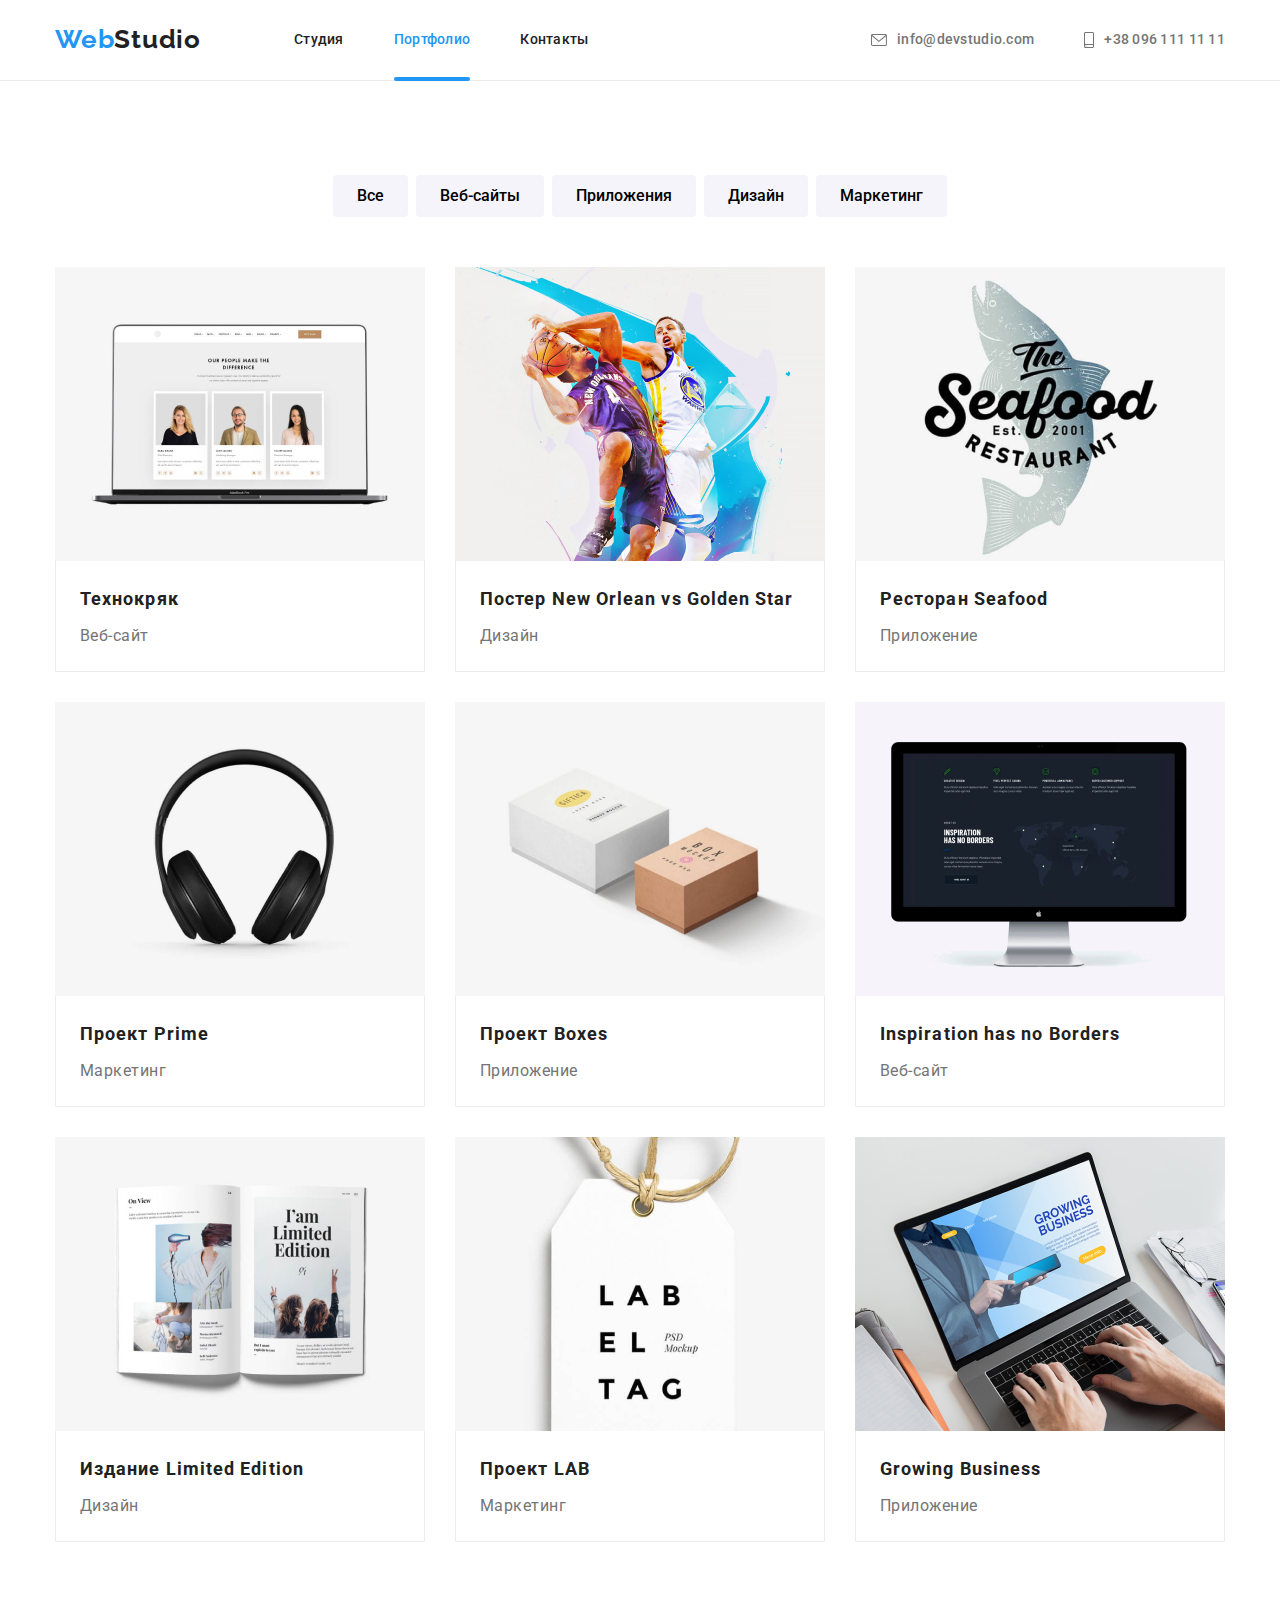
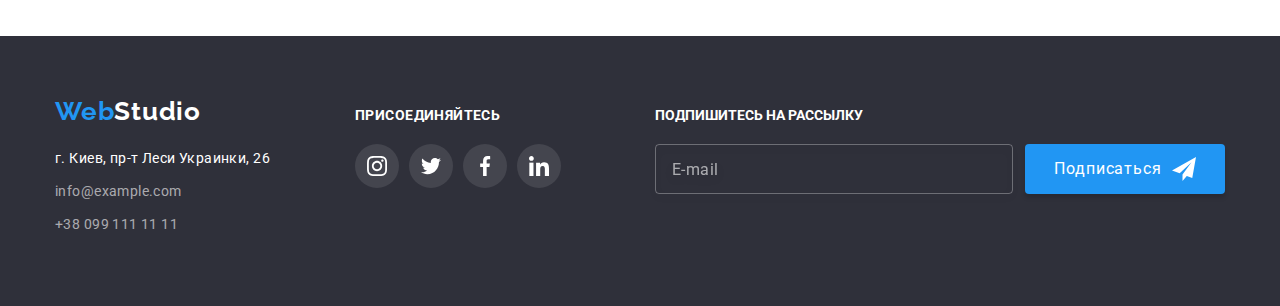
==== commit c6e0a4cd: "h7" ====
--- a/portfolio.html
+++ b/portfolio.html
@@ -43,219 +43,197 @@
     <main>
         <!--Портфолио-->
        <section class="portfolio">
-           <div class="container-portfolio">
-           <h1 class="title">Портфолио</h1>
-           <ul class="portfolio-button">
-               <li class="portfolio-button-list"><button class="portfolio-button-item" type="button">Все</button></li>
-               <li class="portfolio-button-list"><button class="portfolio-button-item" type="button">Веб-сайты</button></li>
-               <li class="portfolio-button-list"><button class="portfolio-button-item" type="button">Приложения</button></li>
-               <li class="portfolio-button-list"><button class="portfolio-button-item" type="button">Дизайн</button></li>
-               <li class="portfolio-button-list"><button class="portfolio-button-item" type="button">Маркетинг</button></li>
+           <div class="container">
+           <h1 class="visually-hidden">Портфолио</h1>
+           <ul class=" list portfolio__button">
+               <li class="portfolio__button--list"><button class="portfolio__button--item" type="button">Все</button></li>
+               <li class="portfolio__button--list"><button class="portfolio__button--item" type="button">Веб-сайты</button></li>
+               <li class="portfolio__button--list"><button class="portfolio__button--item" type="button">Приложения</button></li>
+               <li class="portfolio__button--list"><button class="portfolio__button--item" type="button">Дизайн</button></li>
+               <li class="portfolio__button--list"><button class="portfolio__button--item" type="button">Маркетинг</button></li>
           </ul>
         
-           <ul class="portfolio-list grid">
-               <li class="grid-item portfolio-img">              
-                <a class="link-card" href="#">              
-                    <div class="card-thumb project-thumb">
+           <ul class="list grid">
+               <li class="grid__item portfolio__card">              
+                <a class="portfolio__link" href="#">              
+                    <div class="project__thumb">
                    <img src="./Images/Portfolio/Web/img-1.jpg" alt="веб-сайт" width="370" height="295">
-                  <div class="project-overlay">
+                  <div class="project__overlay">
                     <p>Технокряк это современная площадка распространения коронавируса. Компании используют эту платформу для цифрового шпионажа и атак на защищённые сервера конкурентов.
                     </p>
                   </div>
                   </div>
-                   <div class="description">
-                   <h2 class="porfolio-name">Технокряк</h2>
-                   <p class="portfolio-description">Веб-сайт</p>
-                </div>
-            
+                   <div class="portfolio__description">
+                   <h2 class="porfolio__name">Технокряк</h2>
+                   <p class="portfolio__label">Веб-сайт</p>
+                </div>           
               </a>
                 </li>
-                <li class="grid-item portfolio-img">         
-                 <a class="link-card" href="#">
-                   
-                     <div class="card-thumb project-thumb">
+                <li class="grid__item portfolio__card">         
+                 <a class="portfolio__link" href="#">                  
+                     <div class="project__thumb">
                     <img src="./Images/Portfolio/Web/img-2.jpg" alt="Дизайн" width="370" height="295">
-                   <div class="project-overlay">
-                     <p>Технокряк это современная площадка распространения коронавируса. Компании используют эту платформу для цифрового шпионажа и атак на защищённые сервера конкурентов.
-                     </p>
-                   </div>
-                   </div>
-                    <div class="description">
-                    <h2 class="porfolio-name">Постер New Orlean vs Golden Star</h2>
-                    <p class="portfolio-description">Дизайн
+                   <div class="project__overlay">
+                     <p>Технокряк это современная площадка распространения коронавируса. Компании используют эту платформу для цифрового шпионажа и атак на защищённые сервера конкурентов.
+                     </p>
+                   </div>
+                   </div>
+                    <div class="portfolio__description">
+                    <h2 class="porfolio__name">Постер New Orlean vs Golden Star</h2>
+                    <p class="portfolio__label">Дизайн
                     </p>
                  </div>            
                </a>
                  </li>
-                 <li class="grid-item portfolio-img">
-                 <a class="link-card" href="#">      
-                     <div class="card-thumb project-thumb">
+                 <li class="grid__item portfolio__card">
+                 <a class="portfolio__link" href="#">      
+                     <div class="project__thumb">
                     <img src="./Images/Portfolio/Web/img-3.jpg" alt="Приложение" width="370" height="295">
-                   <div class="project-overlay">
-                     <p>Технокряк это современная площадка распространения коронавируса. Компании используют эту платформу для цифрового шпионажа и атак на защищённые сервера конкурентов.
-                     </p>
-                   </div>
-                   </div>
-                    <div class="description">
-                    <h2 class="porfolio-name">Ресторан Seafood</h2>
-                    <p class="portfolio-description">Приложение</p>
+                   <div class="project__overlay">
+                     <p>Технокряк это современная площадка распространения коронавируса. Компании используют эту платформу для цифрового шпионажа и атак на защищённые сервера конкурентов.
+                     </p>
+                   </div>
+                   </div>
+                    <div class="portfolio__description">
+                    <h2 class="porfolio__name">Ресторан Seafood</h2>
+                    <p class="portfolio__label">Приложение</p>
                  </div>
                </a>
                  </li>
-                 <li class="grid-item portfolio-img">
-                 <a class="link-card" href="#">
-                     <div class="card-thumb project-thumb">
+                 <li class="grid__item portfolio__card">
+                 <a class="portfolio__link" href="#">
+                     <div class="project__thumb">
                     <img src="./Images/Portfolio/Web/img-4.jpg" alt="Маркетинг" width="370" height="295">
-                   <div class="project-overlay">
-                     <p>Технокряк это современная площадка распространения коронавируса. Компании используют эту платформу для цифрового шпионажа и атак на защищённые сервера конкурентов.
-                     </p>
-                   </div>
-                   </div>
-                    <div class="description">
-                    <h2 class="porfolio-name">Проект Prime</h2>
-                    <p class="portfolio-description">Маркетинг</p>
+                   <div class="project__overlay">
+                     <p>Технокряк это современная площадка распространения коронавируса. Компании используют эту платформу для цифрового шпионажа и атак на защищённые сервера конкурентов.
+                     </p>
+                   </div>
+                   </div>
+                    <div class="portfolio__description">
+                    <h2 class="porfolio__name">Проект Prime</h2>
+                    <p class="portfolio__label">Маркетинг</p>
                  </div>          
                </a>
                  </li>
-                 <li class="grid-item portfolio-img">
-                 
-                 <a class="link-card" href="#">
-                  
-                     <div class="card-thumb project-thumb">
+                 <li class="grid__item portfolio__card">                 
+                 <a class="portfolio__link" href="#">                  
+                     <div class="project__thumb">
                     <img src="./Images/Portfolio/Web/img-5.jpg" alt="Приложение" width="370" height="295">
-                   <div class="project-overlay">
-                     <p>Технокряк это современная площадка распространения коронавируса. Компании используют эту платформу для цифрового шпионажа и атак на защищённые сервера конкурентов.
-                     </p>
-                   </div>
-                   </div>
-                    <div class="description">
-                    <h2 class="porfolio-name">Проект Boxes</h2>
-                    <p class="portfolio-description">Приложение</p>
-                 </div>
-              
-               </a>
-            
-                 </li>
-                 <li class="grid-item portfolio-img">
-                
-                 <a class="link-card" href="#">
-                  
-                     <div class="card-thumb project-thumb">
+                   <div class="project__overlay">
+                     <p>Технокряк это современная площадка распространения коронавируса. Компании используют эту платформу для цифрового шпионажа и атак на защищённые сервера конкурентов.
+                     </p>
+                   </div>
+                   </div>
+                    <div class="portfolio__description">
+                    <h2 class="porfolio__name">Проект Boxes</h2>
+                    <p class="portfolio__label">Приложение</p>
+                 </div>              
+               </a>            
+                 </li>
+                 <li class="grid__item portfolio__card">                
+                 <a class="portfolio__link" href="#">                  
+                     <div class="project__thumb">
                     <img src="./Images/Portfolio/Web/img-6.jpg" alt="Веб-сайт" width="370" height="295">
-                   <div class="project-overlay">
-                     <p>Технокряк это современная площадка распространения коронавируса. Компании используют эту платформу для цифрового шпионажа и атак на защищённые сервера конкурентов.
-                     </p>
-                   </div>
-                   </div>
-                    <div class="description">
-                    <h2 class="porfolio-name">Inspiration has no Borders</h2>
-                    <p class="portfolio-description">Веб-сайт</p>
-                 </div>
-               
-               </a>
-             
-                 </li>
-                 <li class="grid-item portfolio-img">
-                 
-                 <a class="link-card" href="#">
-                  
-                     <div class="card-thumb project-thumb">
+                   <div class="project__overlay">
+                     <p>Технокряк это современная площадка распространения коронавируса. Компании используют эту платформу для цифрового шпионажа и атак на защищённые сервера конкурентов.
+                     </p>
+                   </div>
+                   </div>
+                    <div class="portfolio__description">
+                    <h2 class="porfolio__name">Inspiration has no Borders</h2>
+                    <p class="portfolio__label">Веб-сайт</p>
+                 </div>              
+               </a>             
+                 </li>
+                 <li class="grid__item portfolio__card">                 
+                 <a class="portfolio__link" href="#">                  
+                     <div class="project__thumb">
                     <img src="./Images/Portfolio/Web/img-7.jpg" alt="Дизайн" width="370" height="295">
-                   <div class="project-overlay">
-                     <p>Технокряк это современная площадка распространения коронавируса. Компании используют эту платформу для цифрового шпионажа и атак на защищённые сервера конкурентов.
-                     </p>
-                   </div>
-                   </div>
-                    <div class="description">
-                    <h2 class="porfolio-name">Издание Limited Edition</h2>
-                    <p class="portfolio-description">Дизайн</p>
-                 </div>
-            
-               </a>
-          
-                 </li>
-                 <li class="grid-item portfolio-img">
-                  
-                 <a class="link-card" href="#">
-                  
-                     <div class="card-thumb project-thumb">
+                   <div class="project__overlay">
+                     <p>Технокряк это современная площадка распространения коронавируса. Компании используют эту платформу для цифрового шпионажа и атак на защищённые сервера конкурентов.
+                     </p>
+                   </div>
+                   </div>
+                    <div class="portfolio__description">
+                    <h2 class="porfolio__name">Издание Limited Edition</h2>
+                    <p class="portfolio__label">Дизайн</p>
+                 </div>            
+               </a>         
+                 </li>
+                 <li class="grid__item portfolio__card">               
+                 <a class="portfolio__link" href="#">                  
+                     <div class="project__thumb">
                     <img src="./Images/Portfolio/Web/img-8.jpg" alt="Маркетинг" width="370" height="295">
-                   <div class="project-overlay">
-                     <p>Технокряк это современная площадка распространения коронавируса. Компании используют эту платформу для цифрового шпионажа и атак на защищённые сервера конкурентов.
-                     </p>
-                   </div>
-                   </div>
-                    <div class="description">
-                    <h2 class="porfolio-name">Проект LAB</h2>
-                    <p class="portfolio-description">Маркетинг</p>
-                 </div>
-            
-               </a>
-             
-                 </li>
-                 <li class="grid-item portfolio-img">
-                 
-                 <a class="link-card" href="#">
-                 
-                     <div class="card-thumb project-thumb">
+                   <div class="project__overlay">
+                     <p>Технокряк это современная площадка распространения коронавируса. Компании используют эту платформу для цифрового шпионажа и атак на защищённые сервера конкурентов.
+                     </p>
+                   </div>
+                   </div>
+                    <div class="portfolio__description">
+                    <h2 class="porfolio__name">Проект LAB</h2>
+                    <p class="portfolio__label">Маркетинг</p>
+                 </div>            
+               </a>             
+                 </li>
+                 <li class="grid__item portfolio__card">                 
+                 <a class="portfolio__link" href="#">                
+                     <div class="project__thumb">
                     <img src="./Images/Portfolio/Web/img-9.jpg" alt="Приложение" width="370" height="295">
-                   <div class="project-overlay">
-                     <p>Технокряк это современная площадка распространения коронавируса. Компании используют эту платформу для цифрового шпионажа и атак на защищённые сервера конкурентов.
-                     </p>
-                   </div>
-                   </div>
-                    <div class="description">
-                    <h2 class="porfolio-name">Growing Business</h2>
-                    <p class="portfolio-description">Приложение</p>
-                 </div>
-             
+                   <div class="project__overlay">
+                     <p>Технокряк это современная площадка распространения коронавируса. Компании используют эту платформу для цифрового шпионажа и атак на защищённые сервера конкурентов.
+                     </p>
+                   </div>
+                   </div>
+                    <div class="portfolio__description">
+                    <h2 class="porfolio__name">Growing Business</h2>
+                    <p class="portfolio__label">Приложение</p>
+                 </div>             
                </a>
              </div>
                  </li>
-           </ul>
-        
+           </ul>        
        </section>
     </main>
     <footer class="footer">
-      <div class="container-footer">
-        <div class="information">
-      <a class="footer-logotype" href="./index.html">Web<span class="footer-logo-span">Studio</span></a>
-        <address class="footer-addres">
-            <ul class="footer-list">
-          <li class="footer-list-item"><a class="footer-list-link-maps" href="https://goo.gl/maps/Lhu3DwiovZqrXFvk8" target="_blank" rel="noopener noreferrer">
+      <div class="footer__container container">
+        <div class="footer__information">
+      <a class="footer__logotype" href="./index.html">Web<span class="footer__logotype--span">Studio</span></a>
+        <address class="footer__addres">
+            <ul class="footer__list">
+          <li class="footer__item"><a class="footer__link--maps" href="https://goo.gl/maps/Lhu3DwiovZqrXFvk8" target="_blank" rel="noopener noreferrer">
               г. Киев, пр-т Леси Украинки, 26</a></li>
-          <li class="footer-list-item"><a class="footer-list-link" href="mailto:info@devstudio.com">info@example.com</a></li>
-          <li class="footer-list-item"><a class="footer-list-link" href="tel:+38096111111">+38 099 111 11 11</a></li>
+          <li class="footer__item"><a class="footer__link" href="mailto:info@devstudio.com">info@example.com</a></li>
+          <li class="footer__item"><a class="footer__link" href="tel:+38096111111">+38 099 111 11 11</a></li>
             </ul>
           </address>
         </div>
-        <div class="social-connect">
-          <h2 class="footer-connect">присоединяйтесь</h2>
-          <ul class="list social-icons">
-          <li class="social-icons-item">
-            <a href="" class="social-icons-link" target="_blank" rel="noopener noreferrer">
-              <svg class="icon">
+        <div class="social__connect">
+          <h2 class="footer__connect">присоединяйтесь</h2>
+          <ul class="list social__list social__list--start">
+          <li class="social__item">
+            <a href="" class="social__link" target="_blank" rel="noopener noreferrer">
+              <svg class="social__icon">
                 <use href="./Images/svg/sprite.svg#icon-instagram"></use>
               </svg> 
             </a>
           </li>
-          <li class="social-icons-item">
-            <a href="" class="social-icons-link" target="_blank" rel="noopener noreferrer">
-              <svg class="icon">
+          <li class="social__item">
+            <a href="" class="social__link" target="_blank" rel="noopener noreferrer">
+              <svg class="social__icon">
                 <use href="./Images/svg/sprite.svg#icon-twitter"></use>
               </svg>
             </a>
           </li>
-          <li class="social-icons-item">
-            <a href="" class="social-icons-link" target="_blank" rel="noopener noreferrer">
-              <svg class="icon">
+          <li class="social__item">
+            <a href="" class="social__link" target="_blank" rel="noopener noreferrer">
+              <svg class="social__icon">
                 <use href="./Images/svg/sprite.svg#icon-facebook"></use>
               </svg>
             </a>
           </li>
-          <li class="social-icons-item">
-            <a href="" class="social-icons-link" target="_blank" rel="noopener noreferrer">
-              <svg class="icon">
+          <li class="social__item">
+            <a href="" class="social__link" target="_blank" rel="noopener noreferrer">
+              <svg class="social__icon">
                 <use href="./Images/svg/sprite.svg#icon-linkedin"></use>
               </svg>
             </a>
@@ -263,10 +241,10 @@
         </ul>
         </div>
         <div class="subscription">
-          <h2 class="connect">Подпишитесь на рассылку</h2>
-          <form class="subs-form" autocomplete="off">
-            <input type="email" name="email" class="email" placeholder="E-mail" />
-            <button type="submit" class="submit">Подписаться</button>
+          <h2 class="subscription__title">Подпишитесь на рассылку</h2>
+          <form class="subscription__form" autocomplete="off">
+            <input type="email" name="email" class="subscription__form--email" placeholder="E-mail" />
+            <button type="submit" class="subscription__form--submit submit">Подписаться</button>
           </form>
         </div>
       </div>
--- a/CSS/style.css
+++ b/CSS/style.css
@@ -83,14 +83,14 @@
     margin-top: -30px;
 }
   
-  .grid-item {
-  flex-basis: calc((100% - 30px * var(--grid-item)) / var(--grid-item));
+  .grid__item {
+  flex-basis: calc((100% - 30px * var(--grid__item)) / var(--grid__item));
   margin-left: 30px;
   margin-top: 30px;
   }
 
 .priorities-list-item {
-    --grid-item: 4;
+    --grid__item: 4;
 } 
 /* ============== END GENERAL STYLE ====================== */
 
@@ -152,9 +152,6 @@
     letter-spacing: 0.03em;
     color: #2196F3;
     text-decoration: none;
-    margin-right: 93px;
-    padding-top: 24px;
-    padding-bottom: 25px
     }
 
 .logo--margin-right {
@@ -167,11 +164,11 @@
     color: #212121;
     }
 
-.nav__list {
-    display: flex;
-    font-weight: 500;
-    line-height: 1.14;
-    letter-spacing: 0.02em;
+    .nav__list {
+        display: flex;
+        font-weight: 500;
+        line-height: 1.14;
+        letter-spacing: 0.02em;
     }
 
 .nav__item:not(:last-child) {
@@ -180,41 +177,31 @@
 
 .nav__item {
     display: block;
-    margin-right: 50px;
     text-decoration: none;
     transition: var(--animation);
 }
 
+
+.main-list .link{
+    transition: var(--animation);
+}
+
 .nav__link {
+    display: flex;
+    align-items: center;
+    font-weight: 500;
+    font-size: 14px;
+    letter-spacing: 0.02em;
     justify-content: center;
     padding-top: 32px;
     padding-bottom: 32px;
     transition: color var(--animation);
-  }
-
-.main-list .link{
-    transition: var(--animation);
-}
-
-.nav__link {
-    display: flex;
-    align-items: center;
-    font-weight: 500;
-    font-size: 14px;
-    line-height: 1.14px;
-    letter-spacing: 0.02em;
-    color: #757575;
-    text-decoration: none;
     }
 
  .nav__list {
     list-style: none;
     align-items: center;
     margin-left: auto;
-}
-
-.nav__item:not(:last-child) {
-    margin-right: 50px;
 }
 
 .nav__link:focus, .nav__link:hover {
@@ -452,7 +439,7 @@
 }
 
 .about__item {
-    --grid-item: 3;
+    --grid__item: 3;
 }
 
 .service__thumb {
@@ -501,7 +488,7 @@
 }  
 
 .team__item {
-    --grid-item: 4;
+    --grid__item: 4;
     background: var(--light-text-color);
     box-shadow: 0px 1px 3px rgb(0 0 0 / 12%), 0px 1px 1px rgb(0 0 0 / 14%), 0px 2px 1px rgb(0 0 0 / 20%);
     border-radius: 0px 0px 4px 4px;
@@ -538,7 +525,7 @@
     margin-left: 32px;
 } */
 
-.social-list--centered {
+.social__list--centered {
     display: flex;
    align-items: center;
    justify-content: center;
@@ -585,7 +572,7 @@
 }
 
 .company__item {
-    --grid-item: 6
+    --grid__item: 6
 }
 .company__link {
  transition: fill var(--accent-color);
@@ -606,42 +593,12 @@
     border-radius: 4px;  
 }
 
-.company .icon-1 {
-    width: 44.27px;
-    height: 49.23px;
-}
-    
-.company .icon-2 {
-width: 40px;
-height: 52px;
-}
-
-.company .icon-3 {
-width: 41px;
-height: 42.6px;
-}
-    
-.company .icon-4 {
-width: 79.66px;
-height: 42.02px;
-}
-    
-.company .icon-5 {
-width: 59px;
-height: 47px;
-}
-    
-.company .icon-6 {
-width: 88.48px;
-height: 45.44px;
-}
-
-.company-icon {
+.company__icon {
 transition: fill var(--accent-color);
 }
   
-.company__link:hover .company-icon,
-.company__link:focus .company-icon {
+.company__link:hover .company__icon,
+.company__link:focus .company__icon {
 fill: var(--accent-color);
 transition: var(--animation);
 }
@@ -665,34 +622,22 @@
     padding-bottom: 94px;
 }
 
-.container-portfolio {
-    width: 1200px;
-    padding-right: 15px;
-    padding-left: 15px;
-    margin-right: auto;
-    margin-left: auto;
-}
-.portfolio .title{
-    display: none;
-}
-
-.portfolio-button{
-    display: flex;
-    list-style: none;
+.portfolio__button{
+    display: flex;
     justify-content: center;
     margin-bottom: 50px;
 }
 
-.portfolio-button-list {
+.portfolio__button--list {
     margin-right: 8px;
-    --grid-item: 5;
-}
-
-.portfolio-button-list:last-child {
+    --grid__item: 5;
+}
+
+.portfolio__button--list:last-child {
     margin-right: 0px;
    }
 
-.portfolio-button-item {
+.portfolio__button--item {
     padding: 6px 22px;
     font-weight: 500;
     font-size: 16px;
@@ -707,8 +652,8 @@
     transition: color var(--animation), background-color var(--animation), box-shadow var(--animation);
 }
 
-.portfolio-button-item:hover,
-.portfolio-button-item:focus {
+.portfolio__button--item:hover,
+.portfolio__button--item:focus {
     color: white;
     background-color: var(--accent-color);
     box-shadow: 0px 2px 27px -7px rgba(0,0,0,0.77);
@@ -717,25 +662,20 @@
     transition: var(--animation);
 }
 
-.portfolio-list {
-    justify-content: space-between;
-    list-style: none;   
-}
-
-.portfolio-img {
+.portfolio__card {
     cursor: pointer;
-    --grid-item: 3 3 3;
+    --grid__item: 3 3 3;
     display: block;
     transition: box-shadow var(--animation);
 }
 
-.link-card {
+.portfolio__link {
     text-decoration: none;
     display: block;
 }
 
-.link-card:hover,
-.link-card:focus {
+.portfolio__link:hover,
+.portfolio__link:focus {
     cursor: pointer;
     box-shadow: 6px 14px 23px 1px rgba(0,0,0,0.21);
     -webkit-box-shadow: 6px 14px 23px 1px rgba(0,0,0,0.21);
@@ -743,14 +683,14 @@
     transition: var(--animation);
 }
 
-.description {
+.portfolio__description {
     border-bottom: solid 1px #ECECEC;
     border-left: solid 1px #ECECEC;
     border-right: solid 1px #ECECEC;
     padding: 20px 24px;
 }
 
-.porfolio-name {
+.porfolio__name {
     font-family: var(--text-font);
     font-weight: 700;
     font-style: normal;
@@ -761,7 +701,7 @@
     margin-bottom: 4px; 
 }
 
-.portfolio-description {
+.portfolio__label {
     margin-top: 4px;
     font-family: var(--text-font);
     font-weight: normal;
@@ -774,12 +714,12 @@
 
 /* ----------------- portfolio awerlay ---------------------*/
 
-.project-thumb {
+.project__thumb {
     position: relative;
     overflow: hidden;
 }
 
-.project-overlay {
+.project__overlay {
     position: absolute;
     top: 0;
     left: 0;
@@ -790,7 +730,7 @@
     background-color: rgba(33,150,243,0.9);
 }
 
-.project-overlay > p {
+.project__overlay {
     padding: 63px 24px;
     color: #ffffff;
     font-size: 18px;
@@ -798,13 +738,7 @@
     letter-spacing: 0.03em;
 }
 
-.project-overlay :hover,
-.project-overlay :focus {
-    transform: translateY(100%);
-    display: block;
-}
-
-.portfolio-img:hover .project-overlay{
+.portfolio__card:hover .project__overlay{
     transform: translateY(0);
     display: block;
 }
@@ -823,25 +757,26 @@
     background: #2F303A;
 }
 
-.container-footer {
-    width: 1200px;
-    padding-left: 15px;
-    padding-right: 15px;
-    margin-right: auto;
-    margin-left: auto;
+.footer__container {
     display: flex;
     justify-content: space-between;
 }
 
-.information {
+.footer__information {
     flex-basis: calc((50% - 45px) / 2);
 }
 
-.footer-list {
+.footer__list {
     padding-top: 20px;
 }
 
-.footer-logotype {
+.social__list--start {
+    display: flex;
+    margin: 0;
+    justify-content: flex-start;
+}
+
+.footer__logotype {
     font-family: var(--logo-font);
     font-weight: 700;
     font-size: 26px;
@@ -851,22 +786,22 @@
     text-decoration: none;
 }
 
-.footer-logo-span {
+.footer__logotype--span {
     color: #FFFFFF;
 }
 
-.footer-addres {
+.footer__addres {
     font-style: normal;
 }
 
-.footer-list-item {
+.footer__item {
     list-style: none;
     padding-bottom: 9px;
     padding-left: 0px;
     padding-right: 0px;
 }    
 
-.footer-list-link-maps {
+.footer__link--maps {
     display: inline-block;
     font-family: var(--text-font);
     font-weight: normal;
@@ -877,14 +812,14 @@
     text-decoration: none;
 }
 
-.footer-list-link-maps:hover,
-.footer-list-link-maps:focus {
+.footer__link--maps:hover,
+.footer__link--maps:focus {
     color: var(--accent-color);
     transition: var(--animation);
 }
 
-.footer-list-link,
-.footer-list-link {
+.footer__link,
+.footer__link {
     font-family: var(--text-font);
     font-weight: normal;
     font-size: 14px;
@@ -894,22 +829,19 @@
     text-decoration: none;
 }
 
-.footer-list-link:focus,
-.footer-list-link:hover {
+.footer__link:focus,
+.footer__link:hover {
     color: var(--accent-color);
     transition: var(--animation);
     transition: color var(--animation);
 }
 
-.footer-addres {
-    font-style: normal;
-}
-
-.social-connect {
+
+.social__connect {
     flex-basis: calc((50% - 45px) / 2);
 }
 
-.footer-connect {
+.footer__connect {
     display: flex;
     font-style: normal;
     font-weight: bold;
@@ -921,11 +853,11 @@
     margin-bottom: 20px;
 }
 
-.social-icons {
+/* .social-icons {
     display: inline-flex;
     margin: 0;
     justify-content: flex-start;
-}
+} */
 .footer .social__link {
     fill: var(--light-text-color);
     background-color: rgba(255, 255, 255, 0.1)
@@ -944,11 +876,11 @@
     flex-basis: calc(50% - 15px);
 }
 
-.social-connect, .subscription {
+.social__connect, .subscription {
     padding-top: 12px;
 }
 
-.social-connect .footer-connect, .subscription .connect {
+.social__connect .footer__connect, .subscription__title {
     display: flex;
     line-height: 1.14;
     text-transform: uppercase;
@@ -957,12 +889,12 @@
     font-size: 14px;
 }
 
-.subs-form {
+.subscription__form {
     display: flex;
     justify-content: space-between;
 }
 
-.subs-form:not(:placeholder-shown) > .email {
+.subscription__form:not(:placeholder-shown) > .subscription__form--email {
     background-color: transparent;
     font-size: 16px;
     line-height: 1.25;
@@ -970,7 +902,15 @@
     color: var(--light-text-color);
 }
 
-.subs-form .email {
+.subscription__form input::placeholder {
+    display: block;
+    font-size: 16px;
+    line-height: 1.25;
+    letter-spacing: 0.03em;
+    color: rgba(255, 255, 255, 0.6);
+}
+
+.subscription__form--email {
     width: 100%;
     height: 50px;
     padding-left: 16px;
@@ -1000,15 +940,17 @@
     align-items: center;
 }
 
-[type=reset], [type=submit], button {
+/* end subscription */
+
+/* [type=reset], [type=submit], button {
     -webkit-appearance: button;
 }
 
 button, select {
     text-transform: none;
-}
-
-.subs-form .submit::after {
+} */
+
+.subscription__form--submit::after {
     display: flex;
     content: "";
     margin-left: 10px;
@@ -1062,7 +1004,8 @@
     transition: var(--animation);
 }
 
-.close-button {
+
+.modal__button--close {
     cursor: pointer;
     position: absolute;
     top: 8px;
@@ -1079,12 +1022,12 @@
     transition: color var(--animation);
 }
 
-.close-button:hover,
-.close-button:focus{
+.modal__button--close:hover,
+.modal__button--close:focus{
   color: var(--accent-color);
 }
 
-.modal-title {
+.main-form__title {
     display: flex;
     justify-content: center;
     align-items: center;
@@ -1100,21 +1043,21 @@
     margin-bottom: 12px;
 }
 
-.form-field .form-label{
+.main-form__field .main-form__label{
     display: flex;
  flex-direction: column;
   }
 
-.form-field:not(:last-of-type) {
+.main-form__field:not(:last-of-type) {
     margin-bottom: 10px;
 }
 
-.form-field .form-label {
+.main-form__field .main-form__label {
     display: flex;
     flex-direction: column;
 }
 
-.form-label {
+.main-form__label {
     position: relative;
 }
 
@@ -1128,7 +1071,7 @@
     color: var(--main-text-color);
 }
 
-.form-input {
+.main-form__input {
     margin-top: 4px;
     padding-left: 42px;
     height: 40px;
@@ -1146,7 +1089,7 @@
     margin: 0;
 }
 
-.form-icon {
+.main-form__icon {
     width: 18px;
     height: 18px;
     position: absolute;
@@ -1156,35 +1099,35 @@
     transition: fill var(--animation);
 }
 
-.form-label{
+.main-form__label{
  position: relative;
   }
 
-.form-field:focus-within .form-icon{
+.main-form__field:focus-within .main-form__icon{
  fill: var(--accent-color);
    }  
 
-.form-field:focus-within .form-input{
+.main-form__field:focus-within .main-form__input{
  border: 1px solid var(--accent-color);
 outline: var(--accent-color);
   color: var(--accent-color);
   }
 
-.form-input.comment {
+.main-form__input.main-form__input--comment {
     height: 120px;
     resize: none;
     padding: 12px 16px;
     margin-bottom: 20px;
 }
 
-.comment::placeholder{
+.main-form__input--comment::placeholder{
 font-size: 12px;
  line-height: 14px;
  letter-spacing: 0.01em;
  color:rgba(117, 117, 117, 0.5);
   }
  
-.comment:not(:placeholder-shown) {
+.main-form__input--comment:not(:placeholder-shown) {
 font-size: 12px;
  line-height: 14px;
  letter-spacing: 0.01em;
@@ -1195,7 +1138,7 @@
     justify-content: center;
 }
 
-.checkbox {
+.checkbox__input visually-hidden {
     position: absolute !important;
     clip: rect(1px 1px 1px 1px);
     clip: rect(1px, 1px, 1px, 1px);
@@ -1206,7 +1149,7 @@
     overflow: hidden;
 }
 
-.checkbox-icon {
+.checkbox__icon {
     display: inline-block;
     margin-right: 7px;
     width: 16px;
@@ -1216,7 +1159,7 @@
     transition: background-color var(--animation), background-image var(--animation);
 }
 
-.checkbox:checked + .checkbox-icon{
+.checkbox__input:checked + .checkbox__icon{
     background-color: var(--accent-color);
     background-image: url(../Images/svg/check.svg);
     background-size: contain;
@@ -1225,13 +1168,13 @@
     display: inline-block;
 }
 
-.agreement-link {
+.checkbox__link {
     display: block;
     margin-left: 3px;
-    color: #2196F3;
-}
-
-.agreement {
+    color: var(--accent-color);
+}
+
+.checkbox__label {
     display: flex;
     justify-content: center;
     align-items: center;
@@ -1242,11 +1185,8 @@
     color: #757575;
 }
 
-.agreement-link a{
-    color: var(--accent-color);
-}
-
-.modal-submit {
+
+.main-form__submit {
     display: flex;
     justify-content: center;
     align-items: center;
@@ -1256,10 +1196,4 @@
     transition: var(--animation);
 }
 
-.custom-checkbox .label{
-    align-items: center;
-    justify-content: center;
-  }
-  
-
 /* ----------------------end modal-------------------------- */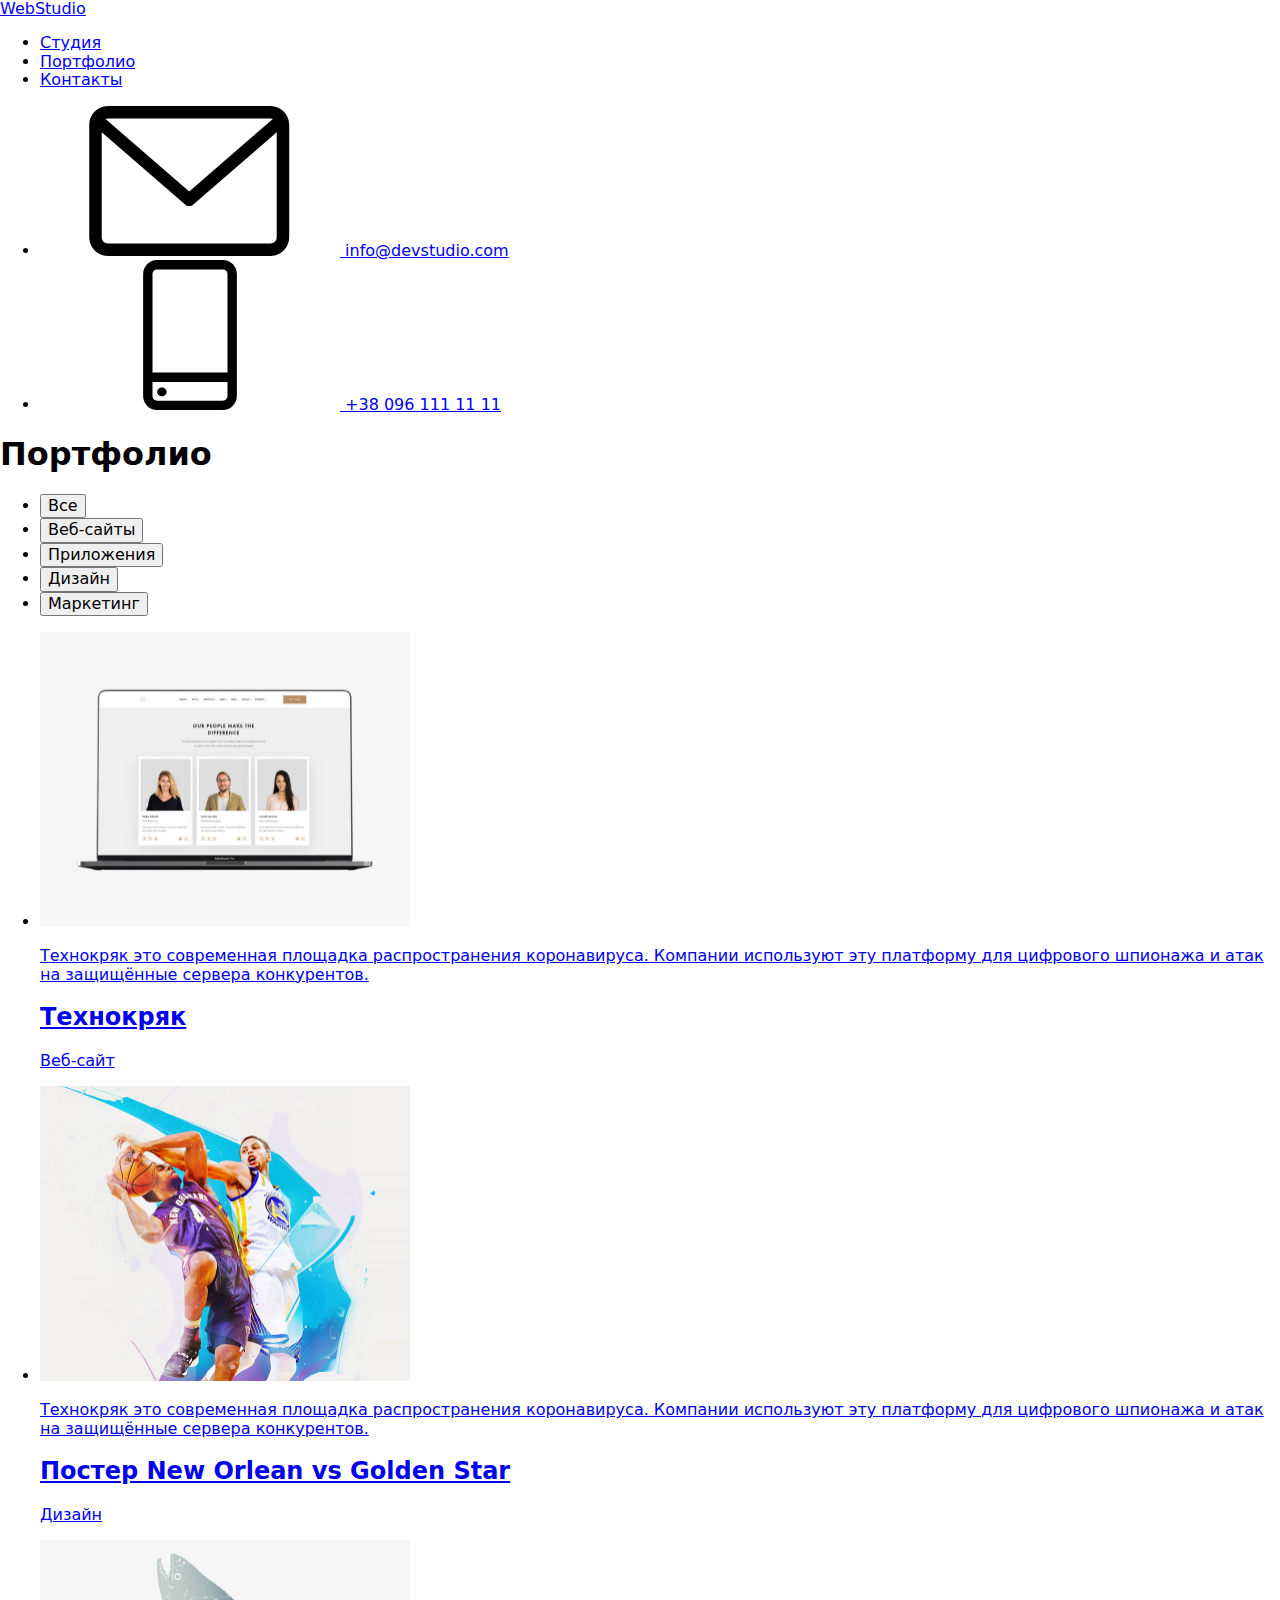
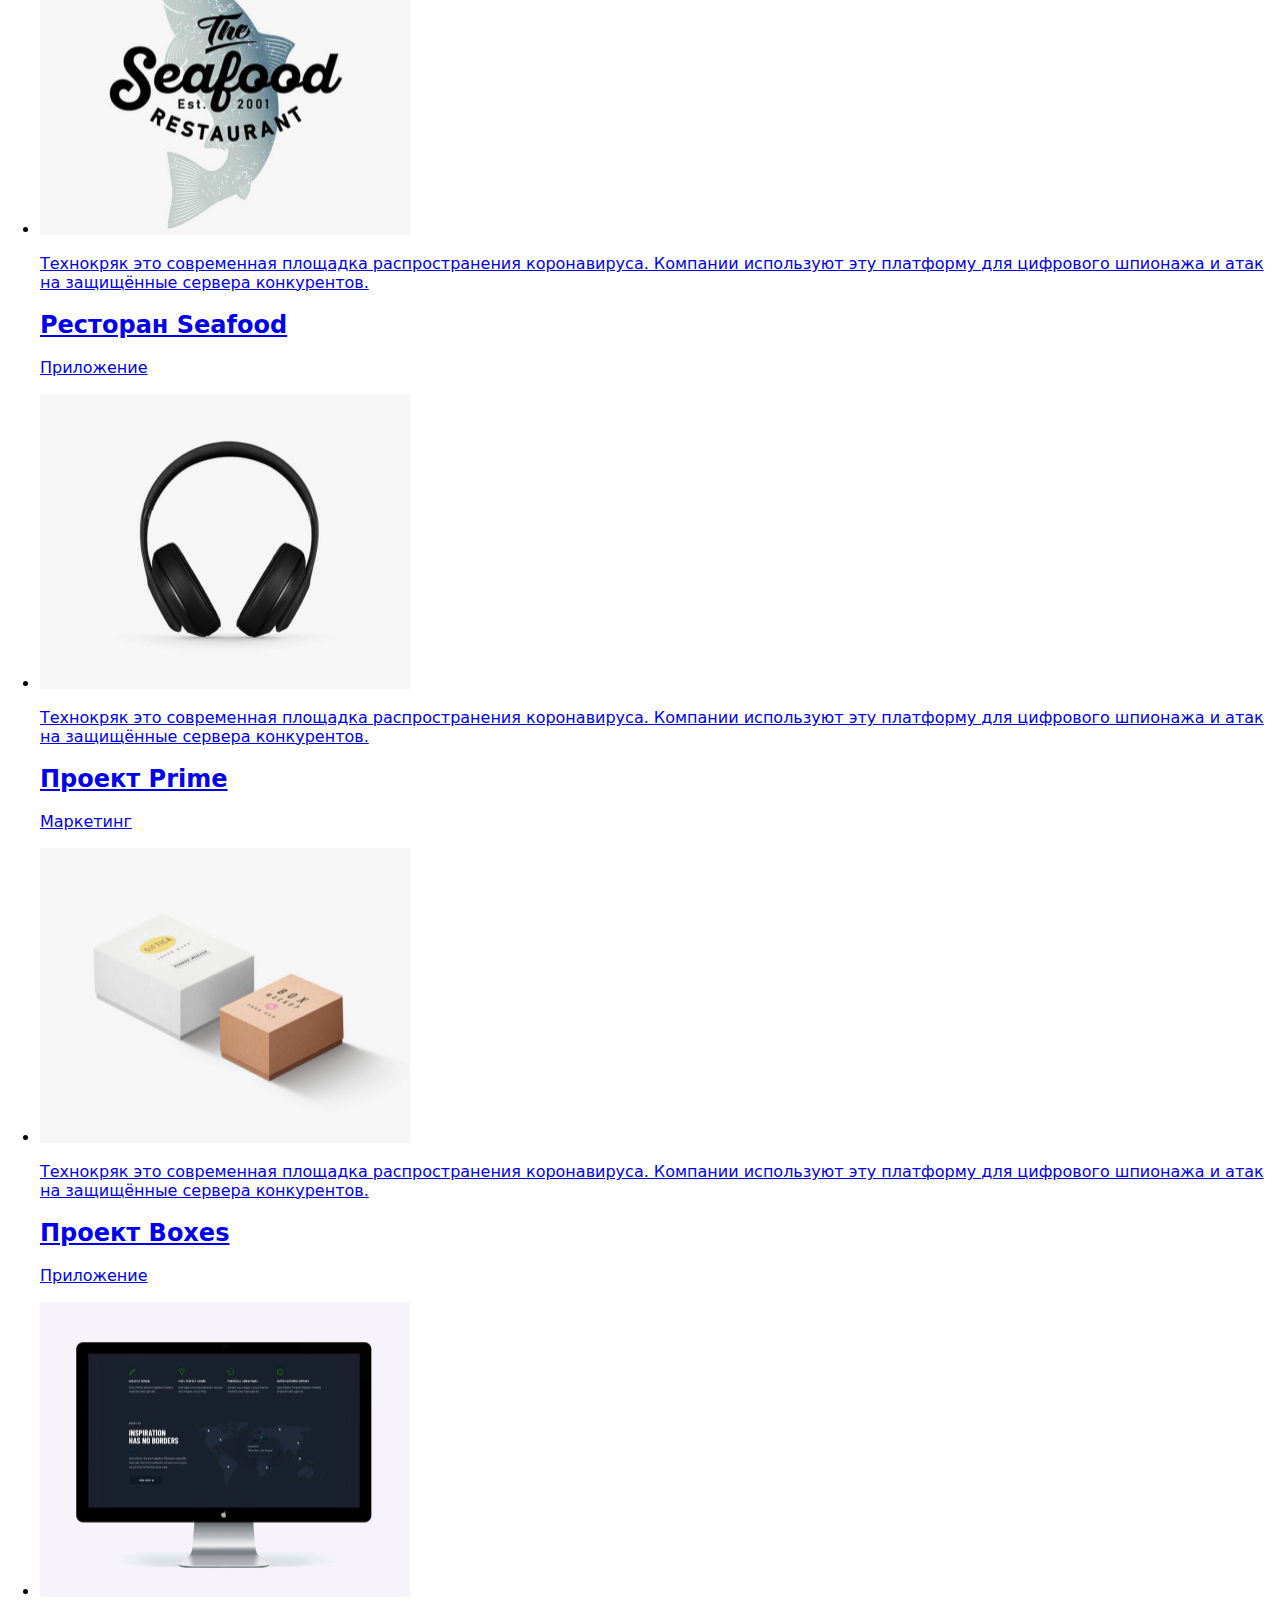
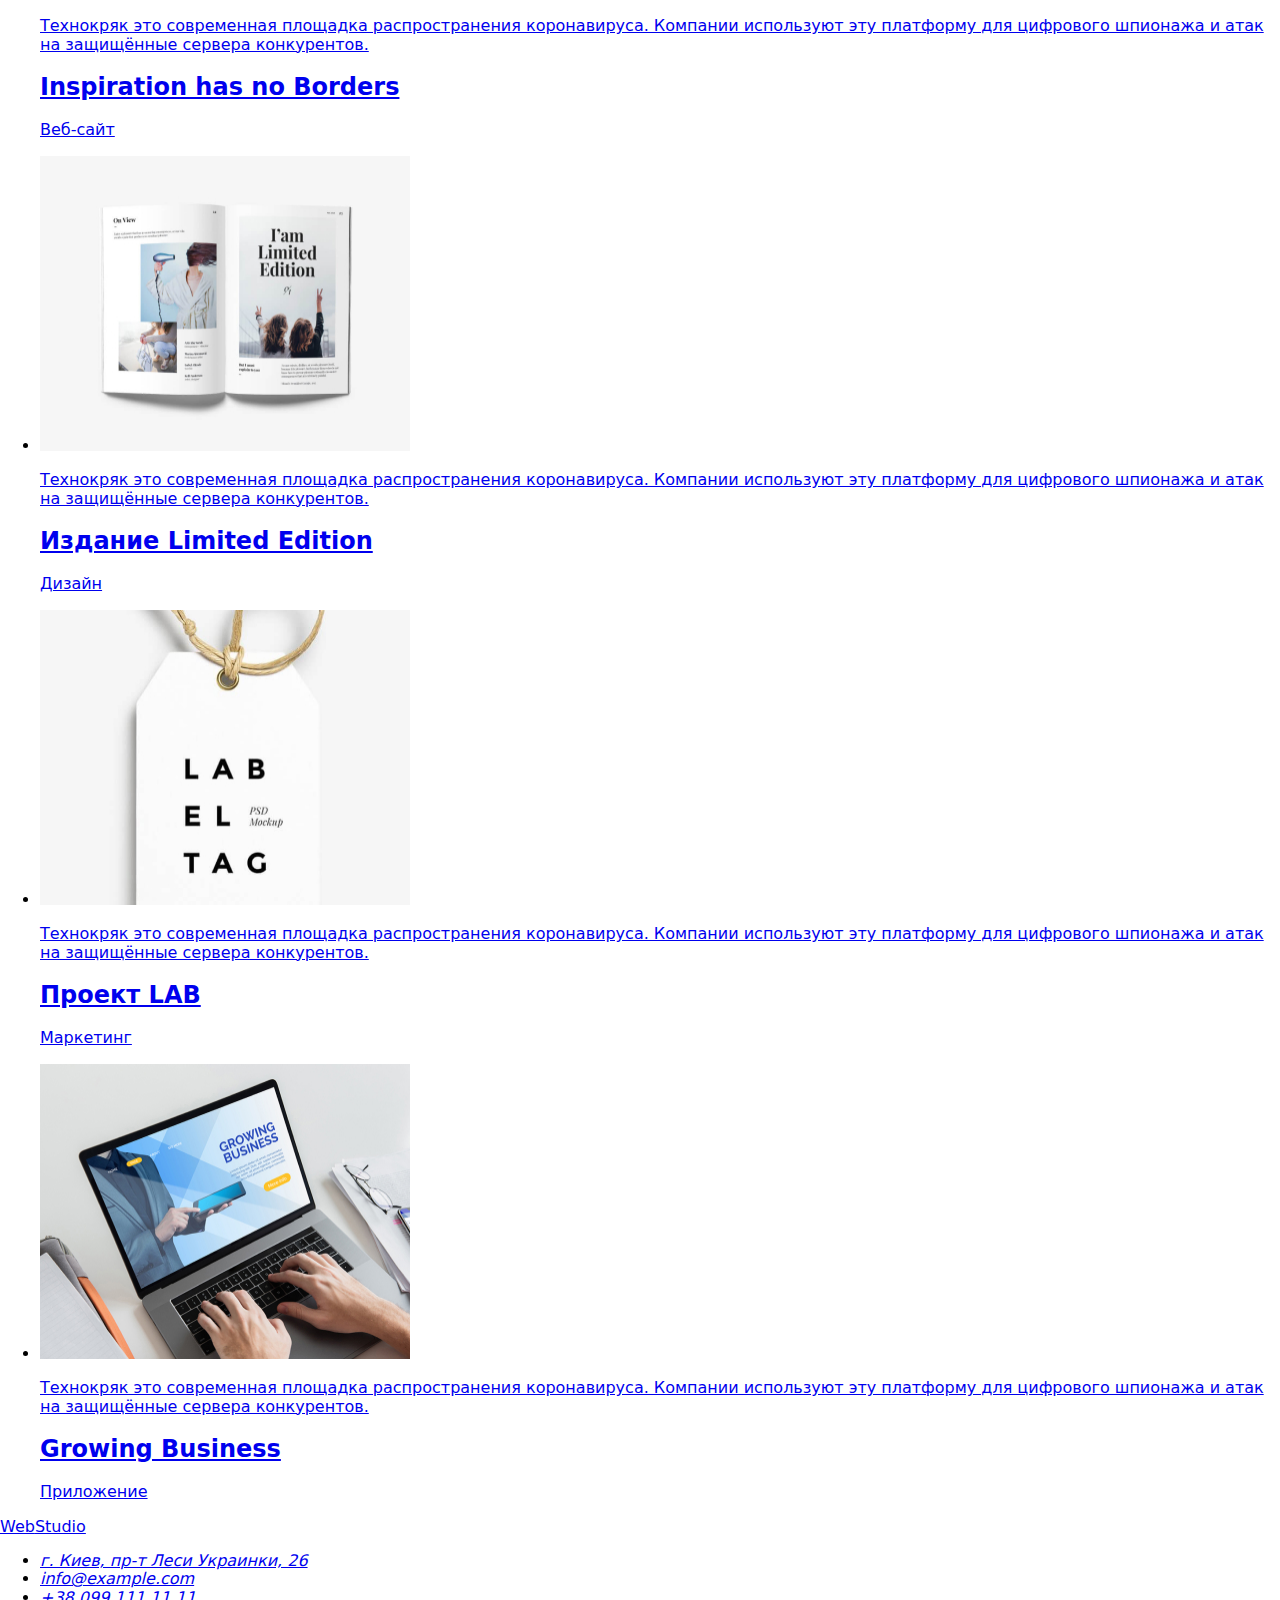
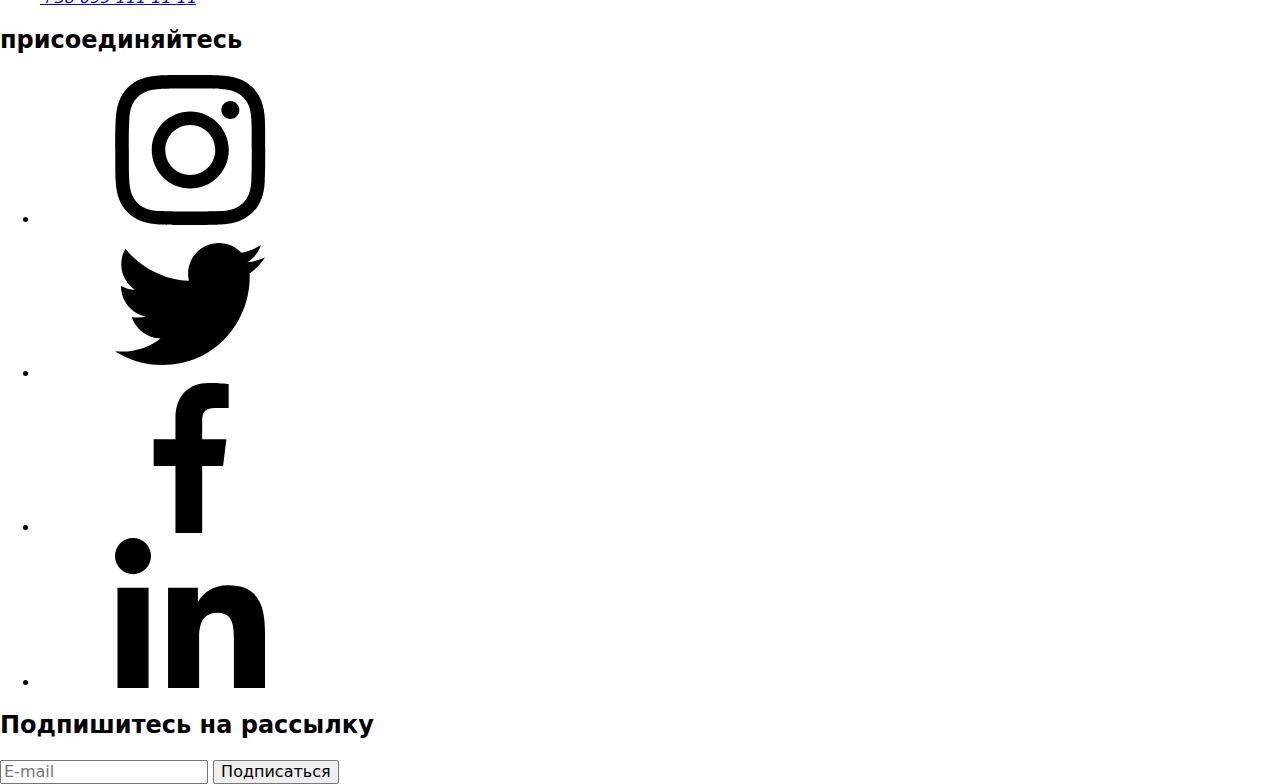
==== commit 6e02181e: "h7" ====
--- a/portfolio.html
+++ b/portfolio.html
@@ -8,7 +8,7 @@
     <link rel="preconnect" href="https://fonts.gstatic.com">
     <link href="https://fonts.googleapis.com/css2?family=Raleway:wght@700&family=Roboto:wght@400;500;700;900&display=swap" rel="stylesheet">
     <link rel="stylesheet" href="https://cdnjs.cloudflare.com/ajax/libs/modern-normalize/1.0.0/modern-normalize.min.css">
-    <link rel="stylesheet" href="./CSS/style.css">
+    <link rel="stylesheet" href="./css/style.css">
 </head>
 <body>
   <header class="page-header">
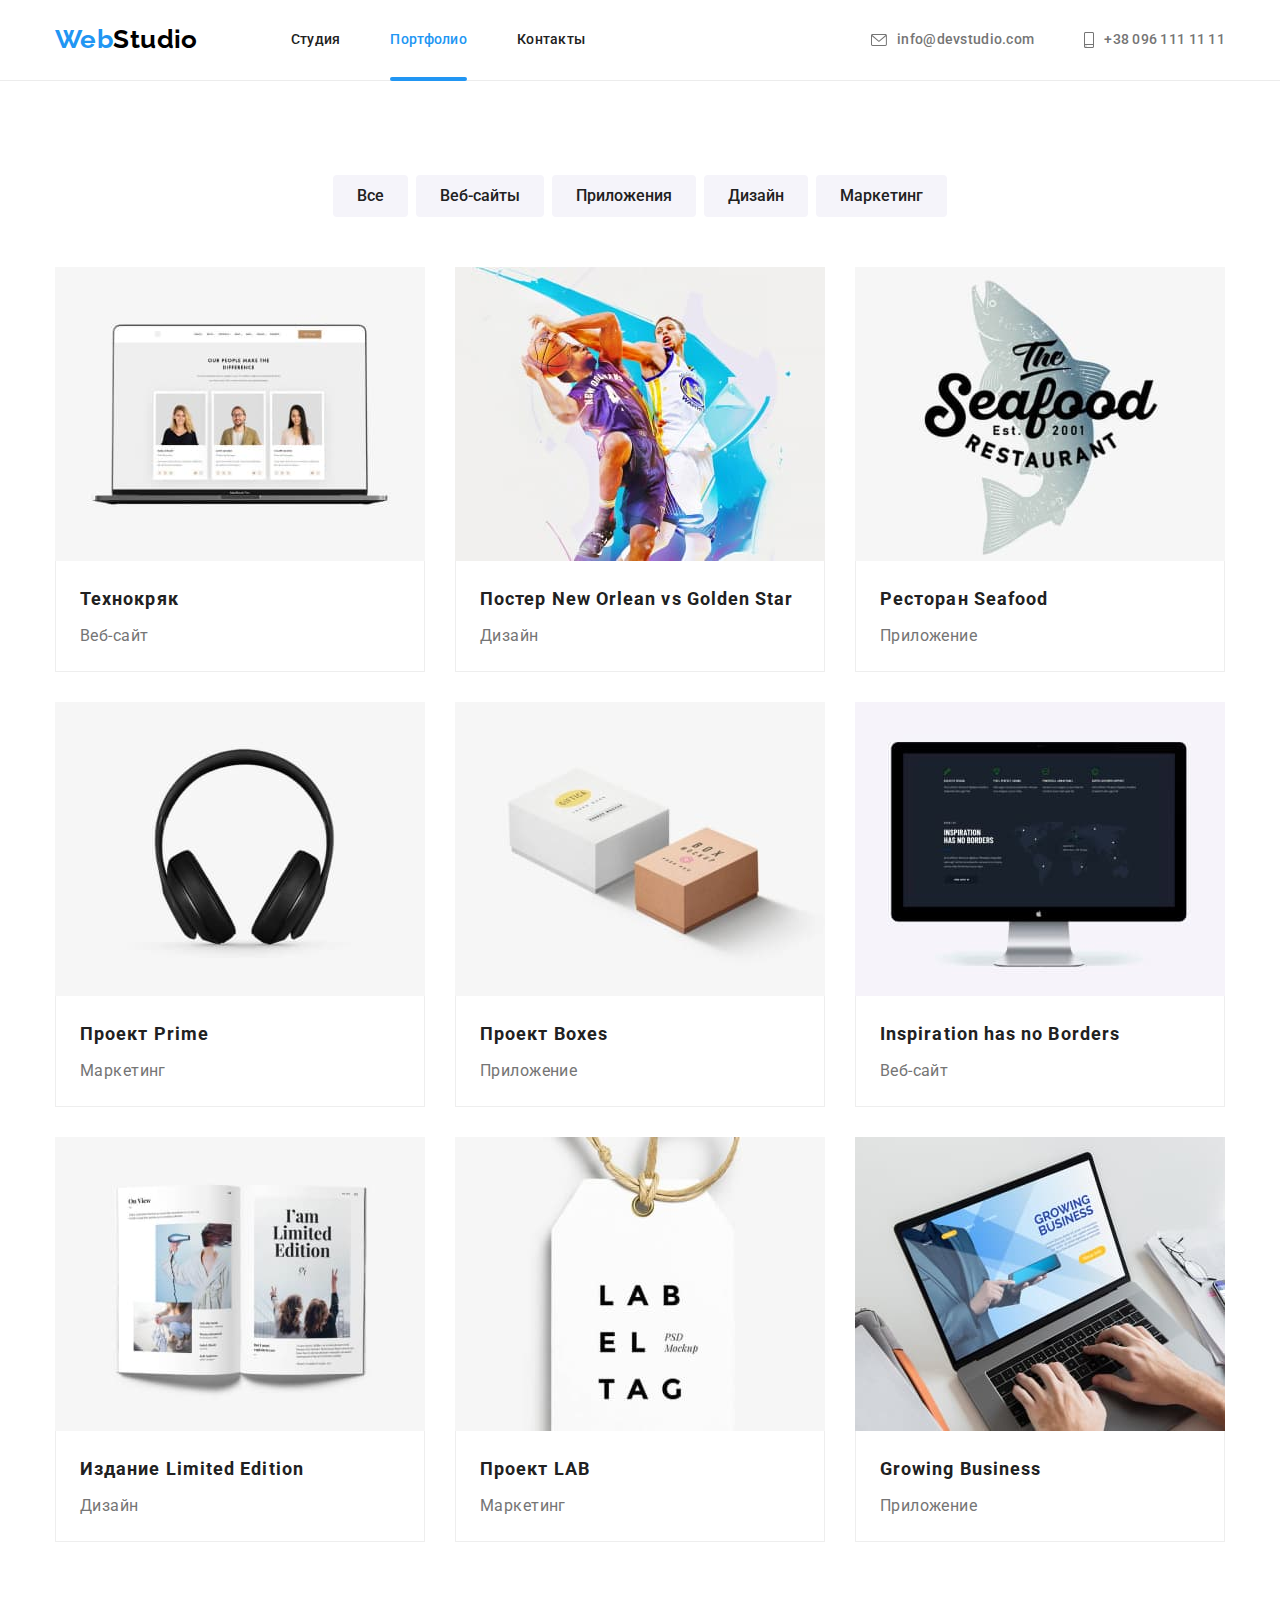
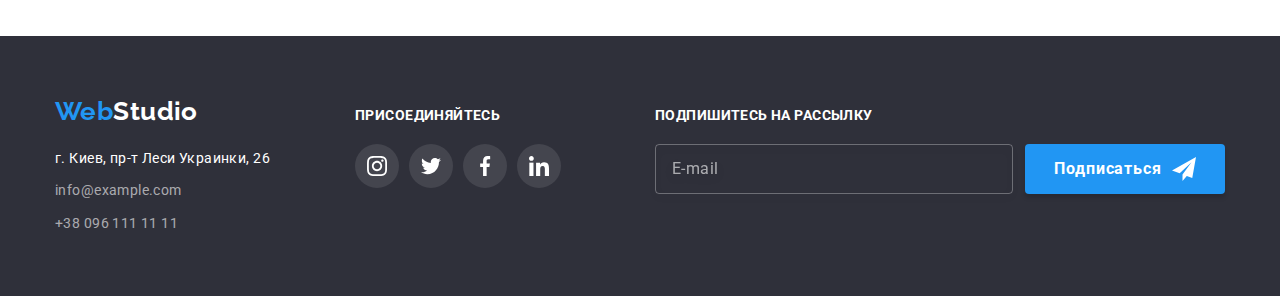
==== commit 0a9e2939: "h7" ====
--- a/portfolio.html
+++ b/portfolio.html
@@ -1,244 +1,275 @@
 <!DOCTYPE html>
 <html lang="ru">
-<head>
-    <meta charset="UTF-8">
-    <meta http-equiv="X-UA-Compatible" content="IE=edge">
-    <meta name="viewport" content="width=device-width, initial-scale=1.0">
-    <title lang="ru">Portfolio</title>
-    <link rel="preconnect" href="https://fonts.gstatic.com">
-    <link href="https://fonts.googleapis.com/css2?family=Raleway:wght@700&family=Roboto:wght@400;500;700;900&display=swap" rel="stylesheet">
-    <link rel="stylesheet" href="https://cdnjs.cloudflare.com/ajax/libs/modern-normalize/1.0.0/modern-normalize.min.css">
-    <link rel="stylesheet" href="./css/style.css">
-</head>
-<body>
-  <header class="page-header">
-    <div class="page-header__container container">
-    <nav class="nav">
-        <a class="logo link logo--margin-right" href="index.html">Web<span class="logo__studio--dark">Studio</span></a>
+  <head>
+    <meta charset="UTF-8" />
+    <meta http-equiv="X-UA-Compatible" content="IE=edge" />
+    <meta name="viewport" content="width=device-width, initial-scale=1.0" />
+    <title>Портфолио</title>
+    <link
+      rel="stylesheet"
+      href="https://cdnjs.cloudflare.com/ajax/libs/modern-normalize/0.2.0/modern-normalize.min.css"
+    />
+    <link rel="preconnect" href="https://fonts.gstatic.com" />
+    <link
+      href="https://fonts.googleapis.com/css2?family=Raleway:wght@700&family=Roboto:wght@400;500;700;900&display=swap"
+      rel="stylesheet"
+    />
+    <link rel="stylesheet" href="./css/main.min.css" />
+  </head>
+  <body>
+    <header class="page-header">
+      <div class="page-header__container container">
+        <nav class="nav">
+          <a class="link logo logo--margin-right" href="./index.html"
+            ><span class="logo__web">Web</span><span class="logo__studio--dark">Studio</span></a
+          >
+          <ul class="nav__list list">
+            <li class="nav__item"><a class="nav__link nav__link--dark link" href="./index.html">Студия</a></li>
+            <li class="nav__item">
+              <a class="nav__link nav__link--current link" href="./portfolio.html">Портфолио</a>
+            </li>
+            <li class="nav__item"><a class="nav__link nav__link--dark link" href="">Контакты</a></li>
+          </ul>
+        </nav>
         <ul class="nav__list list">
-           <li class="nav__item"><a class="nav__link nav__link--dark link" href="index.html">Студия</a></li>
-           <li class="nav__item"><a class="nav__link nav__link--current link" href="portfolio.html">Портфолио</a></li>
-           <li class="nav__item"><a class="nav__link nav__link--dark link" href="#">Контакты</a></li>
-       </ul>
-    </nav>
-    <ul class="nav__list list">
-       <li class="nav__item">
-         <a class="nav__link link" href="mailto:info@devstudio.com">
-           <svg class="nav__icon nav__icon--mail">
-             <use href="./Images/svg/sprite.svg#icon-envelope"></use>
-           </svg>
-           info@devstudio.com</a>
-        </li>
-       <li class="nav__item">
-         <a class="nav__link link" href="tel:+380961111111">
-          <svg class="nav__icon--phone">
-            <use href="./Images/svg/sprite.svg#icon-smartphone"></use>
-          </svg>
-           +38 096 111 11 11</a>
+          <li class="nav__item">
+            <a class="nav__link link" href="mailto:info@devstudio.com">
+              <svg class="nav__icon nav__icon--mail">
+                <use href="./images/icons/icons.svg#icon-envelope"></use>
+              </svg>
+              info@devstudio.com</a
+            >
           </li>
-    </ul>
-   </div>
-</header>
-
-    <main>
-        <!--Портфолио-->
-       <section class="portfolio">
-           <div class="container">
-           <h1 class="visually-hidden">Портфолио</h1>
-           <ul class=" list portfolio__button">
-               <li class="portfolio__button--list"><button class="portfolio__button--item" type="button">Все</button></li>
-               <li class="portfolio__button--list"><button class="portfolio__button--item" type="button">Веб-сайты</button></li>
-               <li class="portfolio__button--list"><button class="portfolio__button--item" type="button">Приложения</button></li>
-               <li class="portfolio__button--list"><button class="portfolio__button--item" type="button">Дизайн</button></li>
-               <li class="portfolio__button--list"><button class="portfolio__button--item" type="button">Маркетинг</button></li>
-          </ul>
-        
-           <ul class="list grid">
-               <li class="grid__item portfolio__card">              
-                <a class="portfolio__link" href="#">              
-                    <div class="project__thumb">
-                   <img src="./Images/Portfolio/Web/img-1.jpg" alt="веб-сайт" width="370" height="295">
-                  <div class="project__overlay">
-                    <p>Технокряк это современная площадка распространения коронавируса. Компании используют эту платформу для цифрового шпионажа и атак на защищённые сервера конкурентов.
-                    </p>
-                  </div>
-                  </div>
-                   <div class="portfolio__description">
-                   <h2 class="porfolio__name">Технокряк</h2>
-                   <p class="portfolio__label">Веб-сайт</p>
-                </div>           
-              </a>
-                </li>
-                <li class="grid__item portfolio__card">         
-                 <a class="portfolio__link" href="#">                  
-                     <div class="project__thumb">
-                    <img src="./Images/Portfolio/Web/img-2.jpg" alt="Дизайн" width="370" height="295">
-                   <div class="project__overlay">
-                     <p>Технокряк это современная площадка распространения коронавируса. Компании используют эту платформу для цифрового шпионажа и атак на защищённые сервера конкурентов.
-                     </p>
-                   </div>
-                   </div>
-                    <div class="portfolio__description">
-                    <h2 class="porfolio__name">Постер New Orlean vs Golden Star</h2>
-                    <p class="portfolio__label">Дизайн
-                    </p>
-                 </div>            
-               </a>
-                 </li>
-                 <li class="grid__item portfolio__card">
-                 <a class="portfolio__link" href="#">      
-                     <div class="project__thumb">
-                    <img src="./Images/Portfolio/Web/img-3.jpg" alt="Приложение" width="370" height="295">
-                   <div class="project__overlay">
-                     <p>Технокряк это современная площадка распространения коронавируса. Компании используют эту платформу для цифрового шпионажа и атак на защищённые сервера конкурентов.
-                     </p>
-                   </div>
-                   </div>
-                    <div class="portfolio__description">
-                    <h2 class="porfolio__name">Ресторан Seafood</h2>
-                    <p class="portfolio__label">Приложение</p>
-                 </div>
-               </a>
-                 </li>
-                 <li class="grid__item portfolio__card">
-                 <a class="portfolio__link" href="#">
-                     <div class="project__thumb">
-                    <img src="./Images/Portfolio/Web/img-4.jpg" alt="Маркетинг" width="370" height="295">
-                   <div class="project__overlay">
-                     <p>Технокряк это современная площадка распространения коронавируса. Компании используют эту платформу для цифрового шпионажа и атак на защищённые сервера конкурентов.
-                     </p>
-                   </div>
-                   </div>
-                    <div class="portfolio__description">
-                    <h2 class="porfolio__name">Проект Prime</h2>
-                    <p class="portfolio__label">Маркетинг</p>
-                 </div>          
-               </a>
-                 </li>
-                 <li class="grid__item portfolio__card">                 
-                 <a class="portfolio__link" href="#">                  
-                     <div class="project__thumb">
-                    <img src="./Images/Portfolio/Web/img-5.jpg" alt="Приложение" width="370" height="295">
-                   <div class="project__overlay">
-                     <p>Технокряк это современная площадка распространения коронавируса. Компании используют эту платформу для цифрового шпионажа и атак на защищённые сервера конкурентов.
-                     </p>
-                   </div>
-                   </div>
-                    <div class="portfolio__description">
-                    <h2 class="porfolio__name">Проект Boxes</h2>
-                    <p class="portfolio__label">Приложение</p>
-                 </div>              
-               </a>            
-                 </li>
-                 <li class="grid__item portfolio__card">                
-                 <a class="portfolio__link" href="#">                  
-                     <div class="project__thumb">
-                    <img src="./Images/Portfolio/Web/img-6.jpg" alt="Веб-сайт" width="370" height="295">
-                   <div class="project__overlay">
-                     <p>Технокряк это современная площадка распространения коронавируса. Компании используют эту платформу для цифрового шпионажа и атак на защищённые сервера конкурентов.
-                     </p>
-                   </div>
-                   </div>
-                    <div class="portfolio__description">
-                    <h2 class="porfolio__name">Inspiration has no Borders</h2>
-                    <p class="portfolio__label">Веб-сайт</p>
-                 </div>              
-               </a>             
-                 </li>
-                 <li class="grid__item portfolio__card">                 
-                 <a class="portfolio__link" href="#">                  
-                     <div class="project__thumb">
-                    <img src="./Images/Portfolio/Web/img-7.jpg" alt="Дизайн" width="370" height="295">
-                   <div class="project__overlay">
-                     <p>Технокряк это современная площадка распространения коронавируса. Компании используют эту платформу для цифрового шпионажа и атак на защищённые сервера конкурентов.
-                     </p>
-                   </div>
-                   </div>
-                    <div class="portfolio__description">
-                    <h2 class="porfolio__name">Издание Limited Edition</h2>
-                    <p class="portfolio__label">Дизайн</p>
-                 </div>            
-               </a>         
-                 </li>
-                 <li class="grid__item portfolio__card">               
-                 <a class="portfolio__link" href="#">                  
-                     <div class="project__thumb">
-                    <img src="./Images/Portfolio/Web/img-8.jpg" alt="Маркетинг" width="370" height="295">
-                   <div class="project__overlay">
-                     <p>Технокряк это современная площадка распространения коронавируса. Компании используют эту платформу для цифрового шпионажа и атак на защищённые сервера конкурентов.
-                     </p>
-                   </div>
-                   </div>
-                    <div class="portfolio__description">
-                    <h2 class="porfolio__name">Проект LAB</h2>
-                    <p class="portfolio__label">Маркетинг</p>
-                 </div>            
-               </a>             
-                 </li>
-                 <li class="grid__item portfolio__card">                 
-                 <a class="portfolio__link" href="#">                
-                     <div class="project__thumb">
-                    <img src="./Images/Portfolio/Web/img-9.jpg" alt="Приложение" width="370" height="295">
-                   <div class="project__overlay">
-                     <p>Технокряк это современная площадка распространения коронавируса. Компании используют эту платформу для цифрового шпионажа и атак на защищённые сервера конкурентов.
-                     </p>
-                   </div>
-                   </div>
-                    <div class="portfolio__description">
-                    <h2 class="porfolio__name">Growing Business</h2>
-                    <p class="portfolio__label">Приложение</p>
-                 </div>             
-               </a>
-             </div>
-                 </li>
-           </ul>        
-       </section>
-    </main>
-    <footer class="footer">
-      <div class="footer__container container">
-        <div class="footer__information">
-      <a class="footer__logotype" href="./index.html">Web<span class="footer__logotype--span">Studio</span></a>
-        <address class="footer__addres">
-            <ul class="footer__list">
-          <li class="footer__item"><a class="footer__link--maps" href="https://goo.gl/maps/Lhu3DwiovZqrXFvk8" target="_blank" rel="noopener noreferrer">
-              г. Киев, пр-т Леси Украинки, 26</a></li>
-          <li class="footer__item"><a class="footer__link" href="mailto:info@devstudio.com">info@example.com</a></li>
-          <li class="footer__item"><a class="footer__link" href="tel:+38096111111">+38 099 111 11 11</a></li>
-            </ul>
-          </address>
-        </div>
-        <div class="social__connect">
-          <h2 class="footer__connect">присоединяйтесь</h2>
-          <ul class="list social__list social__list--start">
-          <li class="social__item">
-            <a href="" class="social__link" target="_blank" rel="noopener noreferrer">
-              <svg class="social__icon">
-                <use href="./Images/svg/sprite.svg#icon-instagram"></use>
-              </svg> 
-            </a>
-          </li>
-          <li class="social__item">
-            <a href="" class="social__link" target="_blank" rel="noopener noreferrer">
-              <svg class="social__icon">
-                <use href="./Images/svg/sprite.svg#icon-twitter"></use>
+          <li class="nav__item">
+            <a class="link nav__link" href="tel:+380961111111">
+              <svg class="nav__icon--phone">
+                <use href="./images/icons/icons.svg#icon-smartphone"></use>
               </svg>
-            </a>
-          </li>
-          <li class="social__item">
-            <a href="" class="social__link" target="_blank" rel="noopener noreferrer">
-              <svg class="social__icon">
-                <use href="./Images/svg/sprite.svg#icon-facebook"></use>
-              </svg>
-            </a>
-          </li>
-          <li class="social__item">
-            <a href="" class="social__link" target="_blank" rel="noopener noreferrer">
-              <svg class="social__icon">
-                <use href="./Images/svg/sprite.svg#icon-linkedin"></use>
-              </svg>
-            </a>
+              +38 096 111 11 11</a
+            >
           </li>
         </ul>
+      </div>
+    </header>
+    <main>
+      <section class="portfolio">
+        <div class="container">
+          <h1 class="visually-hidden">Наши проекты</h1>
+          <ul class="list portfolio__button-list">
+            <li class="portfolio__button-item"><button class="button portfolio__button" type="button">Все</button></li>
+            <li class="portfolio__button-item">
+              <button class="button portfolio__button" type="button">Веб-сайты</button>
+            </li>
+            <li class="portfolio__button-item">
+              <button class="button portfolio__button" type="button">Приложения</button>
+            </li>
+            <li class="portfolio__button-item">
+              <button class="button portfolio__button" type="button">Дизайн</button>
+            </li>
+            <li class="portfolio__button-item">
+              <button class="button portfolio__button" type="button">Маркетинг</button>
+            </li>
+          </ul>
+          
+          <ul class="list grid">
+            <li class="grid__item portfolio__item">
+              <div class="portfolio__thumb">
+                <a class="link" href=""><img src="./images/portfolio/img1.jpg" width="370" alt="Технокряк" /></a>
+                <div class="portfolio__overlay">
+                  <p class="portfolio__overlay--text">
+                    Технокряк это современная площадка распространения коронавируса. Компании используют эту платформу
+                    для цифрового шпионажа и атак на защищённые сервера конкурентов.
+                  </p>
+                </div>
+              </div>
+              <div class="portfolio__description">
+                <h2 class="portfolio__title">Технокряк</h2>
+                <p class="portfolio__label">Веб-сайт</p>
+              </div>
+            </li>
+            <li class="grid__item portfolio__item">
+              <div class="portfolio__thumb">
+                <a class="link" href=""
+                  ><img src="./images/portfolio/img2.jpg" width="370" alt="Постер New Orlean vs Golden Star"
+                /></a>
+                <div class="portfolio__overlay">
+                  <p class="portfolio__overlay--text">
+                    Технокряк это современная площадка распространения коронавируса. Компании используют эту платформу
+                    для цифрового шпионажа и атак на защищённые сервера конкурентов.
+                  </p>
+                </div>
+              </div>
+              <div class="portfolio__description">
+                <h2 class="portfolio__title">Постер New Orlean vs Golden Star</h2>
+                <p class="portfolio__label">Дизайн</p>
+              </div>
+            </li>
+            <li class="grid__item portfolio__item">
+              <div class="portfolio__thumb">
+                <a class="link" href=""><img src="./images/portfolio/img3.jpg" width="370" alt="Ресторан Seafood" /></a>
+                <div class="portfolio__overlay">
+                  <p class="portfolio__overlay--text">
+                    Технокряк это современная площадка распространения коронавируса. Компании используют эту платформу
+                    для цифрового шпионажа и атак на защищённые сервера конкурентов.
+                  </p>
+                </div>
+              </div>
+              <div class="portfolio__description">
+                <h2 class="portfolio__title">Ресторан Seafood</h2>
+                <p class="portfolio__label">Приложение</p>
+              </div>
+            </li>
+            <li class="grid__item portfolio__item">
+              <div class="portfolio__thumb">
+                <a class="link" href=""><img src="./images/portfolio/img4.jpg" width="370" alt="Проект Prime" /></a>
+                <div class="portfolio__overlay">
+                  <p class="portfolio__overlay--text">
+                    Технокряк это современная площадка распространения коронавируса. Компании используют эту платформу
+                    для цифрового шпионажа и атак на защищённые сервера конкурентов.
+                  </p>
+                </div>
+              </div>
+              <div class="portfolio__description">
+                <h2 class="portfolio__title">Проект Prime</h2>
+                <p class="portfolio__label">Маркетинг</p>
+              </div>
+            </li>
+            <li class="grid__item portfolio__item">
+              <div class="portfolio__thumb">
+                <a class="link" href=""><img src="./images/portfolio/img5.jpg" width="370" alt="Проект Boxes" /></a>
+                <div class="portfolio__overlay">
+                  <p class="portfolio__overlay--text">
+                    Технокряк это современная площадка распространения коронавируса. Компании используют эту платформу
+                    для цифрового шпионажа и атак на защищённые сервера конкурентов.
+                  </p>
+                </div>
+              </div>
+              <div class="portfolio__description">
+                <h2 class="portfolio__title">Проект Boxes</h2>
+                <p class="portfolio__label">Приложение</p>
+              </div>
+            </li>
+            <li class="grid__item portfolio__item">
+              <div class="portfolio__thumb">
+                <a class="link" href=""
+                  ><img src="./images/portfolio/img6.jpg" width="370" alt="Inspiration has no Borders"
+                /></a>
+                <div class="portfolio__overlay">
+                  <p class="portfolio__overlay--text">
+                    Технокряк это современная площадка распространения коронавируса. Компании используют эту платформу
+                    для цифрового шпионажа и атак на защищённые сервера конкурентов.
+                  </p>
+                </div>
+              </div>
+              <div class="portfolio__description">
+                <h2 class="portfolio__title" lang="en">Inspiration has no Borders</h2>
+                <p class="portfolio__label">Веб-сайт</p>
+              </div>
+            </li>
+            <li class="grid__item portfolio__item">
+              <div class="portfolio__thumb">
+                <a class="link" href=""
+                  ><img src="./images/portfolio/img7.jpg" width="370" alt="Издание Limited Edition"
+                /></a>
+                <div class="portfolio__overlay">
+                  <p class="portfolio__overlay--text">
+                    Технокряк это современная площадка распространения коронавируса. Компании используют эту платформу
+                    для цифрового шпионажа и атак на защищённые сервера конкурентов.
+                  </p>
+                </div>
+              </div>
+              <div class="portfolio__description">
+                <h2 class="portfolio__title">Издание Limited Edition</h2>
+                <p class="portfolio__label">Дизайн</p>
+              </div>
+            </li>
+            <li class="grid__item portfolio__item">
+              <div class="portfolio__thumb">
+                <a class="link" href=""><img src="./images/portfolio/img8.jpg" width="370" alt="Проект LAB" /></a>
+                <div class="portfolio__overlay">
+                  <p class="portfolio__overlay--text">
+                    Технокряк это современная площадка распространения коронавируса. Компании используют эту платформу
+                    для цифрового шпионажа и атак на защищённые сервера конкурентов.
+                  </p>
+                </div>
+              </div>
+              <div class="portfolio__description">
+                <h2 class="portfolio__title">Проект LAB</h2>
+                <p class="portfolio__label">Маркетинг</p>
+              </div>
+            </li>
+            <li class="grid__item portfolio__item">
+              <div class="portfolio__thumb">
+                <a class="link" href=""><img src="./images/portfolio/img9.jpg" width="370" alt="Growing Business" /></a>
+                <div class="portfolio__overlay">
+                  <p class="portfolio__overlay--text">
+                    Технокряк это современная площадка распространения коронавируса. Компании используют эту платформу
+                    для цифрового шпионажа и атак на защищённые сервера конкурентов.
+                  </p>
+                </div>
+              </div>
+              <div class="portfolio__description">
+                <h2 class="portfolio__title" lang="en">Growing Business</h2>
+                <p class="portfolio__label">Приложение</p>
+              </div>
+            </li>
+          </ul>
+        </div>
+      </section>
+    </main>
+    <footer class="page-footer">
+      <div class="page-footer__container container">
+        <div class="page-footer__information">
+          <a class="logo logo--margin-bottom link" href="./index.html"
+            ><span class="logo__web">Web</span><span class="logo__studio--light">Studio</span></a
+          >
+          <address class="page-footer__address">
+            <a
+              class="link page-footer__link page-footer__link--map"
+              href="https://goo.gl/maps/RKYi8hXrFoWCnVA38"
+              target="_blank"
+              rel="noopener norefferer"
+              >г. Киев, пр-т Леси Украинки, 26</a
+            >
+            <br />
+            <a class="link page-footer__link page-footer__link--info" href="mailto:info@example.com">info@example.com</a
+            ><br />
+            <a class="link page-footer__link page-footer__link--info" href="tel:+380961111111">+38 096 111 11 11</a
+            ><br />
+          </address>
+        </div>
+        <div class="connection">
+          <h2 class="connection__title">присоединяйтесь</h2>
+          <ul class="list connection__list connection__list--start">
+            <li class="connection__item">
+              <a href="" class="link connection__link connection-link--white" target="_blank" rel="noopener noreferrer">
+                <svg class="connection__icon">
+                  <use href="./images/icons/icons.svg#icon-instagram"></use>
+                </svg>
+              </a>
+            </li>
+            <li class="connection__item">
+              <a href="" class="link connection__link connection-link--white" target="_blank" rel="noopener noreferrer">
+                <svg class="connection__icon">
+                  <use href="./images/icons/icons.svg#icon-twitter"></use>
+                </svg>
+              </a>
+            </li>
+            <li class="connection__item">
+              <a href="" class="link connection__link connection-link--white" target="_blank" rel="noopener noreferrer">
+                <svg class="connection__icon">
+                  <use href="./images/icons/icons.svg#icon-facebook"></use>
+                </svg>
+              </a>
+            </li>
+            <li class="connection__item">
+              <a href="" class="link connection__link connection-link--white" target="_blank" rel="noopener noreferrer">
+                <svg class="connection__icon">
+                  <use href="./images/icons/icons.svg#icon-linkedin"></use>
+                </svg>
+              </a>
+            </li>
+          </ul>
         </div>
         <div class="subscription">
           <h2 class="subscription__title">Подпишитесь на рассылку</h2>
@@ -248,7 +279,6 @@
           </form>
         </div>
       </div>
-      </div>
-  </footer>
-</body>
-</html>+    </footer>
+  </body>
+</html>
--- a/css/main.min.css
+++ b/css/main.min.css
@@ -0,0 +1,2 @@
+:root{--main-text-color: #757575;--accent-color: #2196F3;--text-color:  #212121;--light-text-color: #ffffff;--dark-bg-color: #2F303A;--light-bg-color: #ECECEC;--filter-button-color:#F5F4FA;--logo-font: "Raleway", sans-serif;--logo-font-weight: 700;--grid__item: 1;--animation: 250ms cubic-bezier(0.4, 0, 0.2, 1)}.visually-hidden{position:absolute !important;clip:rect(1px 1px 1px 1px);clip:rect(1px, 1px, 1px, 1px);padding:0 !important;border:0 !important;height:1px !important;width:1px !important;overflow:hidden}.service,.team,.portfolio{padding-bottom:94px}.service__title,.team__title,.clients__title{font-weight:700;font-size:36px;line-height:1.17;text-align:center;color:var(--text-color);margin-bottom:50px}.connection,.page-footer__information{flex-basis:calc((50% - 45px) / 2)}.subscription__title,.connection__title{display:flex;line-height:1.14;text-transform:uppercase;color:var(--light-text-color);margin-bottom:20px;font-size:14px}html{box-sizing:border-box}*,*::before,*::after{box-sizing:inherit}body{font-family:"Roboto", sans-serif;font-size:14px;line-height:1.71;letter-spacing:0.03em;color:var(--main-text-color)}h1,h2,h3,h4,h5,h6,p{margin-top:0}img{display:block;max-width:100%;height:auto}address{font-style:normal}.link{text-decoration:none;color:inherit}.list{margin-top:0;margin-bottom:0;padding-left:0;list-style:none}.container{width:1200px;padding-right:15px;padding-left:15px;margin-right:auto;margin-left:auto}.button{font-family:inherit;font-weight:500;font-size:16px;line-height:1.63;text-align:center;color:var(--text-color);cursor:pointer;text-align:center}.submit{display:inline-flex;cursor:pointer;min-width:200px;height:50px;background:var(--accent-color);box-shadow:0px 4px 4px rgba(0,0,0,0.15);border-radius:4px;border:none;color:var(--light-text-color);font-size:16px;line-height:1.87;letter-spacing:0.06em;margin:0;padding:0;justify-content:center;align-items:center}.logo{display:block;font-family:"Raleway", sans-serif;font-weight:700;font-size:26px;line-height:1.19}.logo--margin-right{margin-right:93px;padding-top:24px;padding-bottom:25px}.logo__web{color:var(--accent-color)}.logo__studio--dark{color:#000000}.logo__studio--light{color:var(--light-text-color)}.logo--margin-bottom{display:flex;margin-bottom:20px}.backdrop{position:fixed;top:0;left:0;width:100vw;height:100vh;background-color:rgba(0,0,0,0.2);opacity:1;transition:opacity var(--animation)}.backdrop.is-hidden{opacity:0;visibility:hidden;pointer-events:none}.backdrop.is-hidden .modal{transform:translate(-50%, -50%) scale(0.9)}.modal{position:absolute;display:flex;padding:40px;top:50%;left:50%;transform:translate(-50%, -50%) scale(1);min-width:528px;min-height:581px;background-color:var(--light-text-color);transition:transform var(--animation);box-shadow:0px 1px 3px rgba(0,0,0,0.12),0px 1px 1px rgba(0,0,0,0.14),0px 2px 1px rgba(0,0,0,0.2);border-radius:4px}.modal__button--close{cursor:pointer;position:absolute;top:8px;right:8px;display:flex;justify-content:center;align-items:center;width:30px;height:30px;background-color:var(--light-text-color);border-radius:50%;border:1px solid rgba(0,0,0,0.1);color:#000;transition:color var(--animation)}.modal__button--close:hover,.modal__button--close:focus{color:var(--accent-color)}.main-form__title{display:flex;justify-content:center;align-items:center;height:23px;font-weight:700;font-size:20px;line-height:1.15;text-align:center;letter-spacing:0.03em;color:var(--text-color);padding:0;margin:0;margin-bottom:12px}.main-form__field:not(:last-of-type){margin-bottom:10px}.main-form__label{display:flex;flex-direction:column;position:relative;margin:0;padding:0;font-size:12px;line-height:1.17;letter-spacing:0.01em;color:var(--main-text-color)}.main-form__input{margin-top:4px;padding-left:42px;height:40px;border:1px solid rgba(33,33,33,0.2);box-sizing:border-box;border-radius:4px;transition:border var(--animation),outline var(--animation),color var(--animation)}.main-form__field:focus-within .main-form__input{border:1px solid var(--accent-color);outline:var(--accent-color);color:var(--accent-color)}.main-form__icon{width:18px;height:18px;position:absolute;top:29px;left:12px;fill:var(--text-color);transition:fill var(--animation)}.main-form__field:focus-within .main-form__icon{fill:var(--accent-color)}.main-form__input--comment{height:120px;resize:none;padding:12px 16px;margin-bottom:20px}.main-form__input--comment::placeholder{font-size:12px;line-height:14px;letter-spacing:0.01em;color:rgba(117,117,117,0.5)}.main-form__input--comment:not(:placeholder-shown){font-size:12px;line-height:14px;letter-spacing:0.01em}.checkbox__label{align-items:center;justify-content:center;display:flex;justify-content:center;align-items:center;margin-bottom:30px;font-size:14px;line-height:1.71;letter-spacing:0.03em;color:#757575}.checkbox__icon{display:inline-block;margin-right:7px;width:16px;height:15px;border:2px solid var(--text-color);border-radius:2px;transition:background-color var(--animation),background-image var(--animation)}.checkbox__input:checked+.checkbox__icon{background-color:var(--accent-color);background-image:url(../images/icons/check.svg);background-size:contain;background-origin:border-box;border-color:var(--accent-color);display:inline-block}.checkbox__link{display:flex;margin-left:3px;color:var(--accent-color)}.main-form__submit{display:flex;justify-content:center;align-items:center;margin-right:auto;margin-left:auto;padding:0;transition:background-color var(--animation)}.main-form__submit:hover,.main-form__submit:focus{background-color:#188CE8}.subscription{flex-basis:calc(50% - 15px);padding-top:12px}.subscription__form{display:flex;justify-content:space-between}.subscription__form:not(:placeholder-shown)>.subscription__form--email{background-color:transparent;font-size:16px;line-height:1.25;letter-spacing:0.03em;color:var(--light-text-color)}.subscription__form input::placeholder{display:block;font-size:16px;line-height:1.25;letter-spacing:0.03em;color:rgba(255,255,255,0.6)}.subscription__form--email{width:100%;height:50px;padding-left:16px;margin-right:12px;background-color:transparent;border:1px solid rgba(255,255,255,0.3);filter:drop-shadow(0px 4px 4px rgba(0,0,0,0.15));border-radius:4px}.subscription__form--submit{font-weight:700;font-size:16px;line-height:1.87;letter-spacing:0.06em}.subscription__form--submit::after{display:flex;content:"";margin-left:10px;min-width:24px;min-height:24px;background-image:url(../images/icons/icon-send.svg);background-size:contain;background-repeat:no-repeat}.connection__list--start{display:flex;margin:0;justify-content:flex-start}.connection__item+.connection__item{margin-left:10px}.connection__link{display:flex;justify-content:center;align-items:center;width:44px;height:44px;border-radius:50%;background-color:var(--light-text-color);fill:#AFB1B8;transition:fill var(--animation),background-color var(--animation)}.connection__link:hover,.connection__link:focus{fill:var(--light-text-color);background-color:var(--accent-color)}.connection-link--white{fill:var(--light-text-color);background-color:rgba(255,255,255,0.1)}.connection__icon{width:20px;height:20px}.connection__list--centered{display:flex;align-items:center;justify-content:center}.connection{padding-top:12px}.grid{display:flex;flex-wrap:wrap;margin-left:-30px;margin-top:-30px}.grid__item{flex-basis:calc((100% - 30px * var(--grid__item)) / var(--grid__item));margin-left:30px;margin-top:30px}.page-header{border-bottom:1px solid var(--light-bg-color)}.page-header__container{display:flex;justify-content:flex-end;align-items:center}.nav{display:inline-flex;align-items:center;margin-right:auto;color:var(--text-color)}.nav__list{display:flex;font-weight:500;line-height:1.14;letter-spacing:0.02em}.nav__item:not(:last-child){margin-right:50px}.nav__link{display:flex;align-items:center;justify-content:center;padding-top:32px;padding-bottom:32px;transition:color var(--animation)}.nav__link:focus,.nav__link:hover{color:var(--accent-color)}.nav__link--dark{color:var(--text-color)}.nav__link--current{color:var(--accent-color)}.nav__link--current{position:relative}.nav__link--current::after{position:absolute;content:'';display:block;height:4px;width:100%;border-radius:2px;bottom:-1px;background-color:var(--accent-color)}.nav__icon--mail{width:16px;height:12px;margin-right:10px;fill:currentColor}.nav__icon--phone{width:10px;height:16px;margin-right:10px;fill:currentColor}.hero{padding-top:200px;padding-bottom:200px;text-align:center;max-width:1600px;height:600px;margin-left:auto;margin-right:auto;background-image:linear-gradient(to right, rgba(47,48,58,0.4), rgba(47,48,58,0.4)),url(../images/studio/hero.jpg);background-color:#C4C4C4;background-size:cover;background-repeat:no-repeat;background-position:center}.hero__title{font-weight:900;font-size:44px;line-height:1.36;text-align:center;letter-spacing:0.06em;text-transform:uppercase;color:var(--light-text-color)}.hero__button{padding:10px 32px 10px 32px;box-shadow:0px 4px 4px rgba(0,0,0,0.15);border-radius:4px;font-weight:700;font-size:16px;line-height:1.87;display:flex;align-items:center;text-align:center;letter-spacing:0.06em;color:var(--light-text-color);background-color:var(--accent-color);margin-top:30px;margin-left:auto;margin-right:auto;transition:background-color var(--animation)}.hero__button:hover,.hero__button:focus{background-color:#188CE8}.advantages{padding-top:94px;padding-bottom:94px}.advantages__list{margin-bottom:0px;margin-top:0px}.advantages__text{margin-bottom:0}.advantages__title{font-size:14px;font-weight:700;line-height:1.14;text-transform:uppercase;color:var(--text-color);margin-bottom:10px}.advantages__item{--grid__item: 4}.advantages__item--details::before{display:inline-flex;content:"";width:270px;height:120px;margin-bottom:30px;background-image:url(../images/icons/details.svg);background-size:contain;border-color:var(--filter-button-color);margin-top:-30px}.advantages__item--time::before{display:inline-flex;content:"";width:270px;height:120px;margin-bottom:30px;background-image:url(../images/icons/time.svg);background-size:contain;border-color:var(--filter-button-color);margin-top:-30px}.advantages__item--plan::before{display:inline-flex;content:"";width:270px;height:120px;margin-bottom:30px;background-image:url(../images/icons/plan.svg);background-size:contain;border-color:var(--filter-button-color);margin-top:-30px}.advantages__item--techno::before{display:inline-flex;content:"";width:270px;height:120px;margin-bottom:30px;background-image:url(../images/icons/techno.svg);background-size:contain;border-color:var(--filter-button-color);margin-top:-30px}.service__thumb{position:relative}.service__label{display:flex;justify-content:center;align-items:center;position:absolute;bottom:0;width:100%;height:70px;background-color:rgba(47,48,58,0.8)}.service__text{margin-bottom:0;font-weight:700;font-size:14px;line-height:1.14;text-align:center;text-transform:uppercase;color:var(--light-text-color)}.service__item{--grid__item: 3}.team{background-color:var(--filter-button-color);padding-top:94px}.team__list{font-size:16px;line-height:1.19;text-align:center}.team__item{background:var(--light-text-color);box-shadow:0px 1px 3px rgba(0,0,0,0.12),0px 1px 1px rgba(0,0,0,0.14),0px 2px 1px rgba(0,0,0,0.2);border-radius:0px 0px 4px 4px;--grid__item: 4}.team__label{padding-top:30px;padding-bottom:30px}.team__name{margin-bottom:10px;padding:0px;font-size:16px;font-weight:500;color:var(--text-color)}.team__position{margin-bottom:16px}.clients{padding-top:94px;padding-bottom:94px}.clients__list{display:inline-flex}.clients__link{display:inline-flex;justify-content:center;align-items:center;width:170px;height:90px;border:1px solid #AFB1B8;border-radius:4px;fill:#AFB1B8;transition:border-color var(--animation)}.clients__link:hover .clients__icon,.clients__link:focus .clients__icon{fill:var(--accent-color)}.clients__link:hover,.clients__link:focus{border-color:var(--accent-color)}.clients__icon{transition:fill var(--animation)}.clients__item{--grid__item: 6}.portfolio{padding-top:94px}.portfolio__button-list{display:flex;justify-content:center;margin-bottom:50px}.portfolio__button-item{margin-right:8px}.portfolio__button-item:last-child{margin-right:0}.portfolio__button{min-width:73px;padding:6px 22px;border-radius:4px;font-weight:500;font-size:16px;line-height:1.62;text-align:center;color:var(--text-color);background-color:var(--filter-button-color);border-color:transparent;transition:color var(--animation),background-color var(--animation),box-shadow var(--animation)}.portfolio__button:hover,.portfolio__button:focus{color:var(--light-text-color);background-color:var(--accent-color);box-shadow:0px 3px 1px rgba(0,0,0,0.1),0px 1px 2px rgba(0,0,0,0.08),0px 2px 2px rgba(0,0,0,0.12)}.portfolio__item{cursor:pointer;flex-wrap:wrap;transition:box-shadow var(--animation);--grid__item: 3}.portfolio__item:hover,.portfolio__item:focus{box-shadow:0px 1px 1px rgba(0,0,0,0.12),0px 4px 4px rgba(0,0,0,0.06),1px 4px 6px rgba(0,0,0,0.16)}.portfolio__item:hover .portfolio__overlay{transform:translateY(0)}.portfolio__description{border-right:1px solid #EEEEEE;border-left:1px solid #EEEEEE;border-bottom:1px solid #EEEEEE;padding:20px 24px}.portfolio__title{margin-bottom:4px;font-weight:700;font-size:18px;line-height:2;letter-spacing:0.06em;color:var(--text-color)}.portfolio__label{margin-bottom:0px;font-size:16px;line-height:1.87;color:var(--main-text-color)}.portfolio__thumb{position:relative;overflow:hidden}.portfolio__overlay{position:absolute;top:0;left:0;width:100%;height:100%;transform:translateY(100%);transition:transform var(--animation);background-color:rgba(33,150,243,0.9)}.portfolio__overlay--text{margin-bottom:0;padding:63px 24px;font-weight:400;font-size:18px;line-height:1.56;color:var(--light-text-color)}.page-footer{padding-top:60px;padding-bottom:60px;background-color:var(--dark-bg-color)}.page-footer__container{display:flex;justify-content:space-between}.page-footer__link{display:inline-block;transition:color var(--animation)}.page-footer__link:not(:last-of-type){margin-bottom:9px}.page-footer__link:focus,.page-footer__link:hover{color:var(--accent-color)}.page-footer__link--map{color:var(--light-text-color)}.page-footer__link--info{color:rgba(255,255,255,0.6)}
+/*# sourceMappingURL=main.min.css.map */